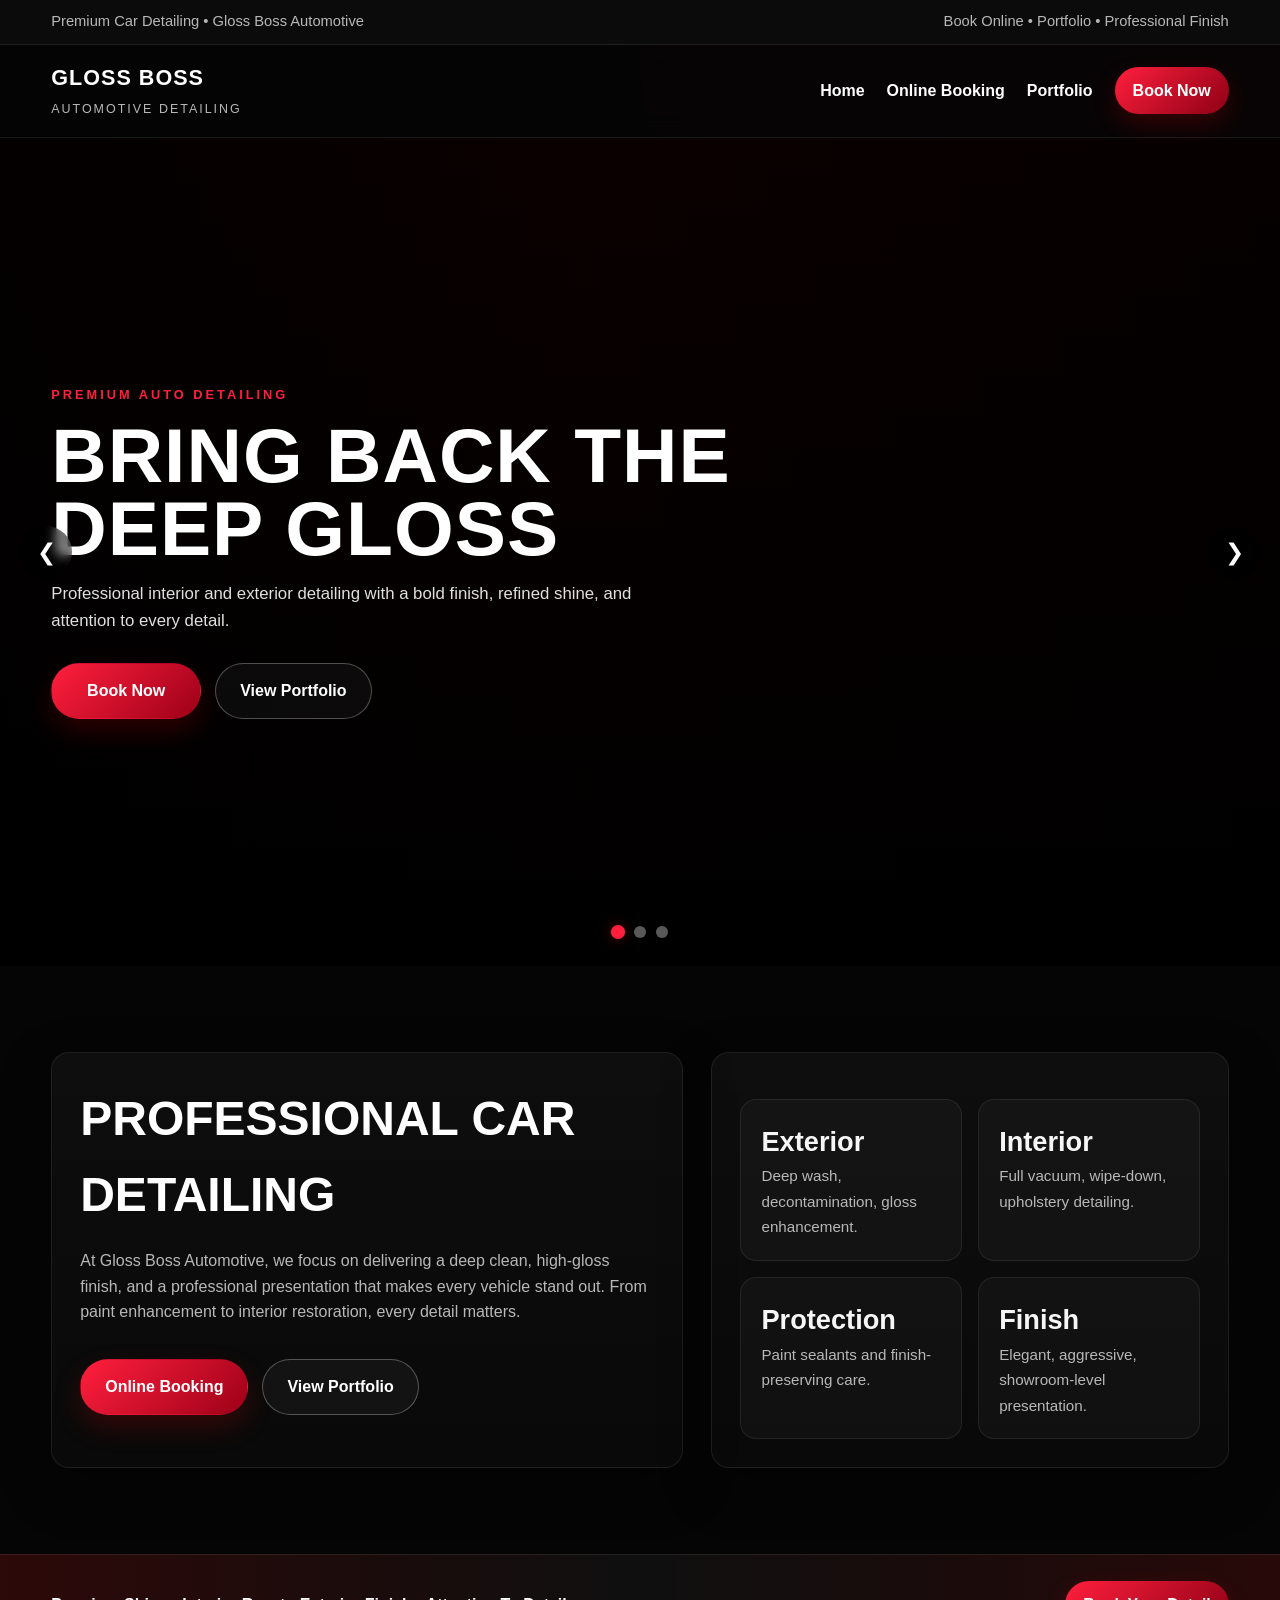
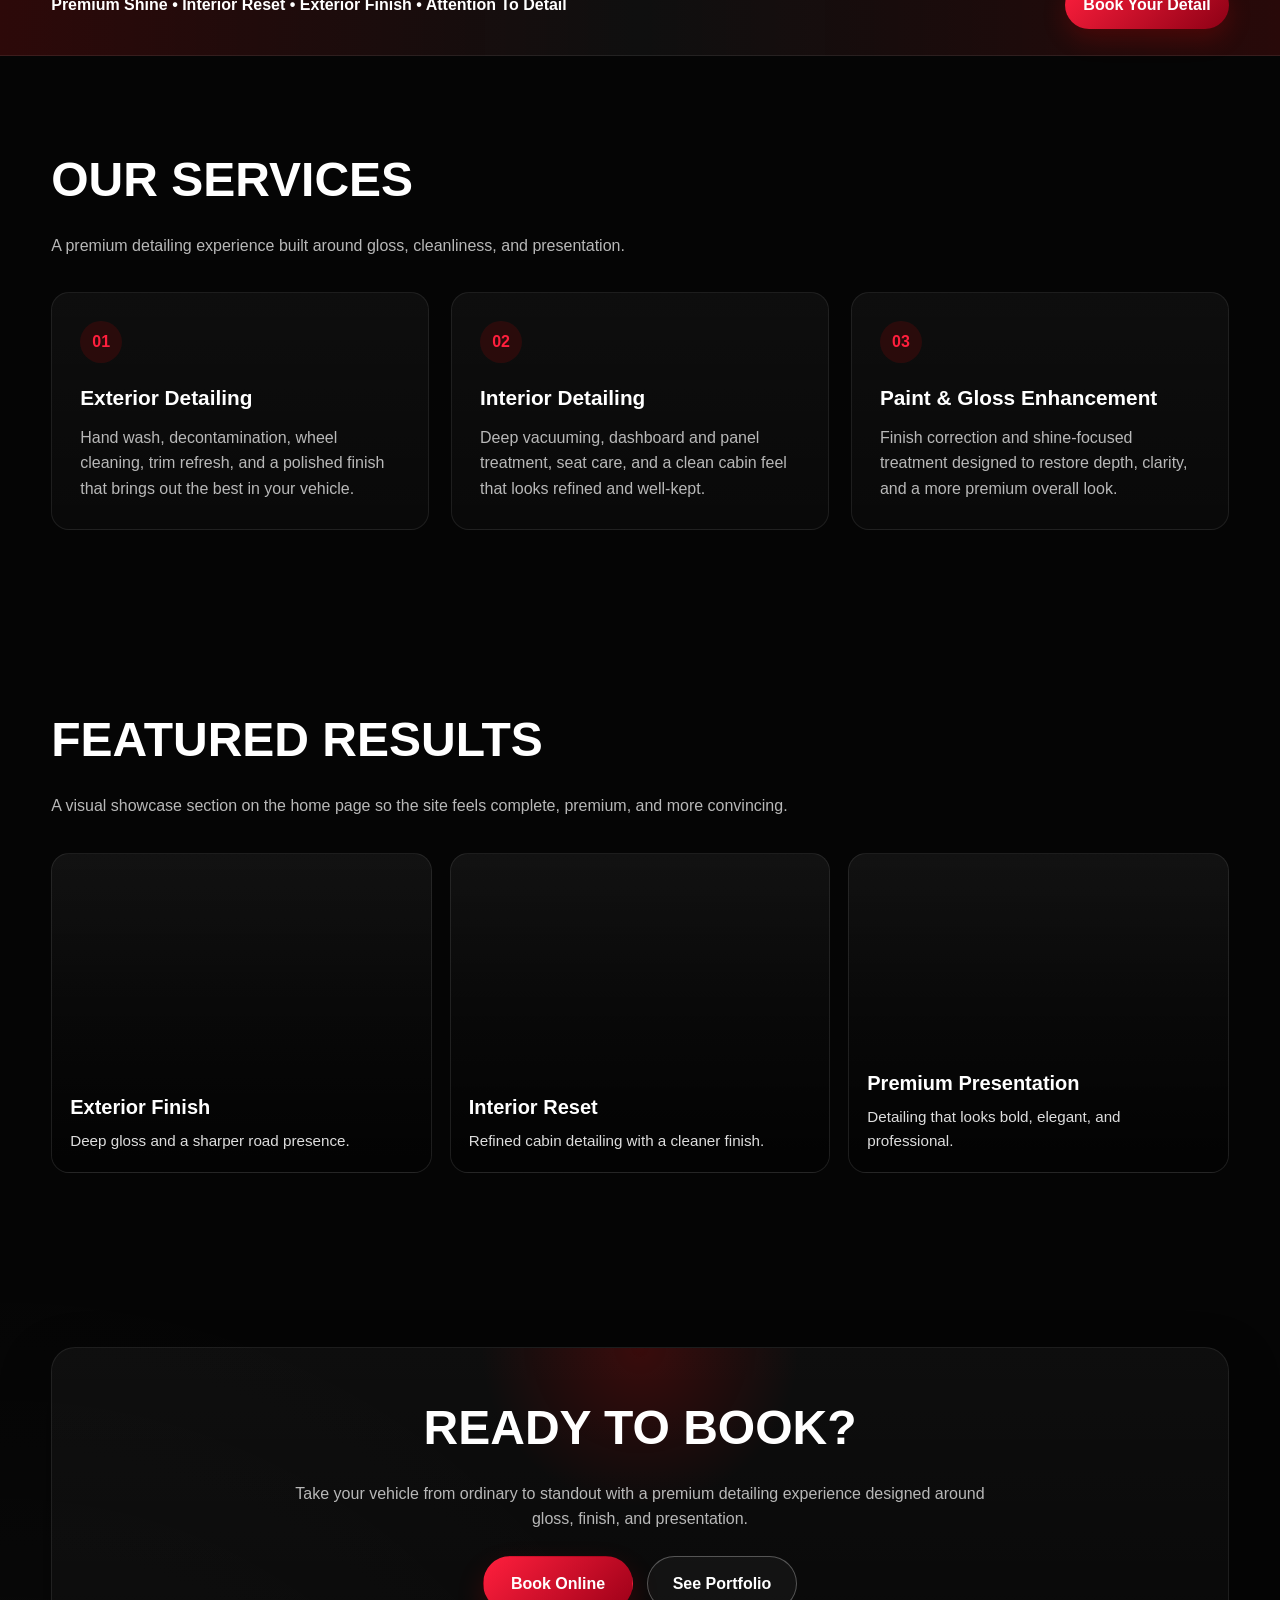
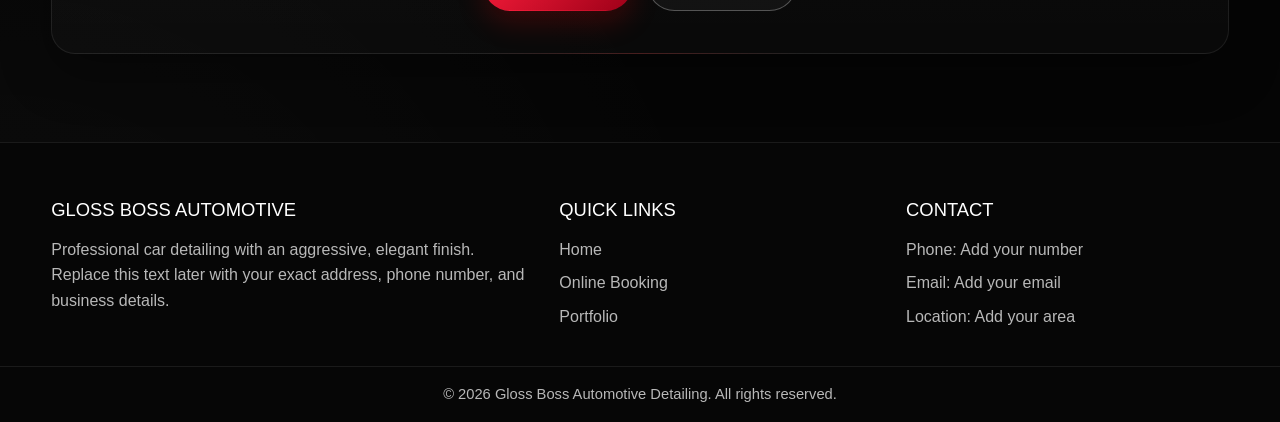
==== index.html @ 352544ed "Rename Index.html to index.html" ====
<!DOCTYPE html>
<html lang="en">
<head>
  <meta charset="UTF-8" />
  <meta name="viewport" content="width=device-width, initial-scale=1.0" />
  <title>Gloss Boss Automotive Detailing</title>
  <meta name="description" content="Professional car detailing with premium interior, exterior, and gloss restoration services." />
  <style>
    :root{
      --bg:#050505;
      --bg2:#0d0d0d;
      --card:#121212;
      --line:rgba(255,255,255,.08);
      --text:#fff;
      --muted:#b8b8b8;
      --red:#d90429;
      --red2:#ff1f3d;
      --white:#f6f6f6;
      --max:1200px;
      --shadow:0 18px 50px rgba(0,0,0,.35);
      --radius:18px;
    }
    *{box-sizing:border-box;margin:0;padding:0}
    html{scroll-behavior:smooth}
    body{
      font-family:-apple-system,BlinkMacSystemFont,"Segoe UI",Roboto,Arial,sans-serif;
      background:
        radial-gradient(circle at top right, rgba(217,4,41,.12), transparent 25%),
        radial-gradient(circle at bottom left, rgba(255,255,255,.03), transparent 20%),
        var(--bg);
      color:var(--text);
      line-height:1.6;
      overflow-x:hidden;
    }
    a{text-decoration:none;color:inherit}
    img{max-width:100%;display:block}
    .container{width:min(92%,var(--max));margin:auto}
    .topbar{
      background:#0b0b0b;
      border-bottom:1px solid var(--line);
      color:var(--muted);
      font-size:.92rem;
    }
    .topbar .container{
      display:flex;justify-content:space-between;gap:16px;flex-wrap:wrap;padding:10px 0;
    }
    header{
      position:sticky;top:0;z-index:1000;
      background:rgba(5,5,5,.85);
      backdrop-filter:blur(12px);
      border-bottom:1px solid var(--line);
    }
    .nav{
      display:flex;justify-content:space-between;align-items:center;padding:16px 0;gap:18px;
    }
    .brand strong{display:block;font-size:1.35rem;letter-spacing:1px;text-transform:uppercase}
    .brand span{font-size:.78rem;color:var(--muted);letter-spacing:2px;text-transform:uppercase}
    .menu{display:flex;gap:22px;align-items:center;flex-wrap:wrap}
    .menu a{font-weight:600}
    .menu a:hover{color:var(--red2)}
    .nav-cta{
      padding:11px 18px;border-radius:999px;background:linear-gradient(135deg,var(--red2),#8d0015);
      color:#fff;font-weight:700;box-shadow:0 10px 24px rgba(255,0,0,.18)
    }

    /* slider */
    .hero-slider{position:relative;height:92vh;min-height:620px;overflow:hidden;background:#000}
    .slide{
      position:absolute;inset:0;opacity:0;transform:scale(1.07);
      transition:opacity .9s ease, transform 1.2s ease;
      background-size:cover;background-position:center;display:flex;align-items:center
    }
    .slide.active{opacity:1;transform:scale(1);z-index:2}
    .overlay{
      position:absolute;inset:0;
      background:
        linear-gradient(90deg, rgba(0,0,0,.84) 0%, rgba(0,0,0,.52) 45%, rgba(0,0,0,.72) 100%),
        linear-gradient(180deg, rgba(120,0,0,.18), rgba(0,0,0,.24));
    }
    .slide-inner{position:relative;z-index:2}
    .slide-content{
      max-width:720px;transform:translateY(24px);opacity:0;transition:.8s ease .2s
    }
    .slide.active .slide-content{transform:translateY(0);opacity:1}
    .eyebrow{
      color:var(--red2);font-size:.8rem;font-weight:800;letter-spacing:3px;text-transform:uppercase;
      margin-bottom:14px
    }
    .slide h1{
      font-size:clamp(2.5rem,6vw,5.4rem);line-height:.95;text-transform:uppercase;letter-spacing:1px;
      margin-bottom:16px
    }
    .slide p{font-size:1.05rem;color:rgba(255,255,255,.88);max-width:620px;margin-bottom:28px}
    .btns{display:flex;gap:14px;flex-wrap:wrap}
    .btn{
      display:inline-flex;align-items:center;justify-content:center;padding:14px 24px;border-radius:999px;
      font-weight:800;min-width:150px;transition:.25s ease;border:1px solid transparent
    }
    .btn-primary{background:linear-gradient(135deg,var(--red2),#9d0018);box-shadow:0 12px 28px rgba(255,0,0,.18)}
    .btn-primary:hover{transform:translateY(-2px)}
    .btn-outline{border-color:rgba(255,255,255,.28);background:rgba(255,255,255,.04)}
    .btn-outline:hover{background:rgba(255,255,255,.1)}
    .slider-arrow{
      position:absolute;top:50%;transform:translateY(-50%);z-index:5;width:52px;height:52px;border:none;
      border-radius:50%;background:rgba(0,0,0,.4);color:#fff;font-size:1.45rem;cursor:pointer;backdrop-filter:blur(6px)
    }
    .slider-arrow:hover{background:rgba(255,0,0,.85)}
    .prev{left:20px}.next{right:20px}
    .slider-dots{
      position:absolute;bottom:28px;left:50%;transform:translateX(-50%);z-index:5;display:flex;gap:10px
    }
    .dot{
      width:12px;height:12px;border:none;border-radius:50%;background:rgba(255,255,255,.35);cursor:pointer
    }
    .dot.active{background:var(--red2);transform:scale(1.18);box-shadow:0 0 12px rgba(255,0,0,.35)}

    .section{padding:86px 0}
    .section-title{font-size:clamp(2rem,4vw,3rem);margin-bottom:14px;text-transform:uppercase}
    .section-sub{max-width:760px;color:var(--muted);margin-bottom:34px}

    .about-grid{display:grid;grid-template-columns:1.1fr .9fr;gap:28px;align-items:stretch}
    .panel{
      background:linear-gradient(180deg, rgba(255,255,255,.04), rgba(255,255,255,.02));
      border:1px solid var(--line);border-radius:var(--radius);padding:28px;box-shadow:var(--shadow)
    }
    .stats{display:grid;grid-template-columns:repeat(2,1fr);gap:16px;margin-top:18px}
    .stat{
      background:rgba(255,255,255,.03);border:1px solid var(--line);border-radius:16px;padding:20px
    }
    .stat strong{display:block;font-size:1.7rem;color:var(--white)}
    .stat span{color:var(--muted);font-size:.95rem}

    .services{
      display:grid;grid-template-columns:repeat(3,1fr);gap:22px
    }
    .service-card{
      background:linear-gradient(180deg, rgba(255,255,255,.04), rgba(255,255,255,.02));
      border:1px solid var(--line);border-radius:18px;padding:28px;transition:.28s ease;
    }
    .service-card:hover{transform:translateY(-6px);border-color:rgba(255,0,0,.25);box-shadow:0 16px 34px rgba(0,0,0,.28)}
    .service-no{
      width:42px;height:42px;border-radius:50%;display:grid;place-items:center;
      background:rgba(255,0,0,.12);color:var(--red2);font-weight:800;margin-bottom:18px
    }
    .service-card h3{font-size:1.3rem;margin-bottom:10px}
    .service-card p{color:var(--muted)}

    .strip{
      background:
        linear-gradient(90deg, rgba(255,0,0,.14), rgba(255,255,255,.02), rgba(255,0,0,.12)),
        #0a0a0a;
      border-top:1px solid var(--line);
      border-bottom:1px solid var(--line);
    }
    .strip .container{
      padding:26px 0;display:flex;justify-content:space-between;gap:18px;align-items:center;flex-wrap:wrap
    }

    .showcase-grid{
      display:grid;grid-template-columns:repeat(3,1fr);gap:18px
    }
    .showcase-item{
      position:relative;min-height:320px;border-radius:18px;overflow:hidden;border:1px solid var(--line);
      background:
        linear-gradient(180deg, rgba(255,255,255,.06), rgba(255,255,255,.02));
    }
    .showcase-bg{
      position:absolute;inset:0;
      background-size:cover;background-position:center;transform:scale(1.02);transition:.45s ease
    }
    .showcase-item:hover .showcase-bg{transform:scale(1.08)}
    .showcase-overlay{
      position:absolute;inset:0;
      background:linear-gradient(180deg, rgba(0,0,0,.05), rgba(0,0,0,.72));
    }
    .showcase-text{
      position:absolute;left:18px;right:18px;bottom:18px;z-index:2
    }
    .showcase-text h4{font-size:1.25rem;margin-bottom:6px}
    .showcase-text p{font-size:.95rem;color:#ddd}

    .cta{
      text-align:center;padding:88px 0
    }
    .cta-box{
      border:1px solid var(--line);border-radius:24px;padding:42px 22px;
      background:
        radial-gradient(circle at top center, rgba(255,0,0,.18), transparent 24%),
        linear-gradient(180deg, rgba(255,255,255,.04), rgba(255,255,255,.02));
      box-shadow:var(--shadow)
    }
    .cta-box p{color:var(--muted);max-width:720px;margin:12px auto 24px}

    footer{
      border-top:1px solid var(--line);background:#060606
    }
    .footer-grid{
      display:grid;grid-template-columns:1.2fr .8fr .8fr;gap:24px;padding:52px 0 28px
    }
    .footer-title{font-size:1.15rem;margin-bottom:12px;text-transform:uppercase}
    .footer-col p,.footer-col a{color:var(--muted)}
    .footer-col a{display:block;margin-bottom:8px}
    .footer-col a:hover{color:var(--white)}
    .copyright{
      border-top:1px solid var(--line);padding:16px 0;color:var(--muted);font-size:.92rem;text-align:center
    }

    .reveal{opacity:0;transform:translateY(24px);transition:.7s ease}
    .reveal.show{opacity:1;transform:none}

    @media (max-width: 980px){
      .about-grid,.services,.footer-grid,.showcase-grid{grid-template-columns:1fr}
      .hero-slider{height:88vh;min-height:560px}
      .menu{display:none}
    }
    @media (max-width: 680px){
      .slide h1{font-size:clamp(2rem,10vw,3.3rem)}
      .slide p{font-size:.96rem}
      .slider-arrow{width:44px;height:44px;font-size:1.15rem}
      .prev{left:12px}.next{right:12px}
      .stats{grid-template-columns:1fr}
      .topbar .container{justify-content:center;text-align:center}
    }
  </style>
</head>
<body>

  <div class="topbar">
    <div class="container">
      <div>Premium Car Detailing • Gloss Boss Automotive</div>
      <div>Book Online • Portfolio • Professional Finish</div>
    </div>
  </div>

  <header>
    <div class="container nav">
      <a href="#" class="brand">
        <strong>Gloss Boss</strong>
        <span>Automotive Detailing</span>
      </a>
      <nav class="menu">
        <a href="#">Home</a>
        <a href="booking.html">Online Booking</a>
        <a href="portfolio.html">Portfolio</a>
        <a class="nav-cta" href="booking.html">Book Now</a>
      </nav>
    </div>
  </header>

  <section class="hero-slider">
    <div class="slide active" style="background-image:url('https://images.unsplash.com/photo-1503376780353-7e6692767b70?auto=format&fit=crop&w=1600&q=80')">
      <div class="overlay"></div>
      <div class="container slide-inner">
        <div class="slide-content">
          <div class="eyebrow">Premium Auto Detailing</div>
          <h1>Bring Back The Deep Gloss</h1>
          <p>Professional interior and exterior detailing with a bold finish, refined shine, and attention to every detail.</p>
          <div class="btns">
            <a href="booking.html" class="btn btn-primary">Book Now</a>
            <a href="portfolio.html" class="btn btn-outline">View Portfolio</a>
          </div>
        </div>
      </div>
    </div>

    <div class="slide" style="background-image:url('https://images.unsplash.com/photo-1542362567-b07e54358753?auto=format&fit=crop&w=1600&q=80')">
      <div class="overlay"></div>
      <div class="container slide-inner">
        <div class="slide-content">
          <div class="eyebrow">Interior • Exterior • Protection</div>
          <h1>Sharp Finish. Clean Presence.</h1>
          <p>Deep cleaning, paint enhancement, and showroom-style presentation tailored for every vehicle.</p>
          <div class="btns">
            <a href="booking.html" class="btn btn-primary">Reserve Your Slot</a>
            <a href="portfolio.html" class="btn btn-outline">See Results</a>
          </div>
        </div>
      </div>
    </div>

    <div class="slide" style="background-image:url('https://images.unsplash.com/photo-1492144534655-ae79c964c9d7?auto=format&fit=crop&w=1600&q=80')">
      <div class="overlay"></div>
      <div class="container slide-inner">
        <div class="slide-content">
          <div class="eyebrow">Gloss Boss Automotive</div>
          <h1>Detailing That Demands Attention</h1>
          <p>Elegant, aggressive, and professional detailing crafted to make your car stand out on every road.</p>
          <div class="btns">
            <a href="booking.html" class="btn btn-primary">Online Booking</a>
            <a href="portfolio.html" class="btn btn-outline">Our Work</a>
          </div>
        </div>
      </div>
    </div>

    <button class="slider-arrow prev" aria-label="Previous slide">&#10094;</button>
    <button class="slider-arrow next" aria-label="Next slide">&#10095;</button>

    <div class="slider-dots">
      <button class="dot active" aria-label="Slide 1"></button>
      <button class="dot" aria-label="Slide 2"></button>
      <button class="dot" aria-label="Slide 3"></button>
    </div>
  </section>

  <section class="section">
    <div class="container about-grid reveal">
      <div class="panel">
        <h2 class="section-title">Professional Car Detailing</h2>
        <p class="section-sub">At Gloss Boss Automotive, we focus on delivering a deep clean, high-gloss finish, and a professional presentation that makes every vehicle stand out. From paint enhancement to interior restoration, every detail matters.</p>
        <div class="btns">
          <a href="booking.html" class="btn btn-primary">Online Booking</a>
          <a href="portfolio.html" class="btn btn-outline">View Portfolio</a>
        </div>
      </div>
      <div class="panel">
        <div class="stats">
          <div class="stat">
            <strong>Exterior</strong>
            <span>Deep wash, decontamination, gloss enhancement.</span>
          </div>
          <div class="stat">
            <strong>Interior</strong>
            <span>Full vacuum, wipe-down, upholstery detailing.</span>
          </div>
          <div class="stat">
            <strong>Protection</strong>
            <span>Paint sealants and finish-preserving care.</span>
          </div>
          <div class="stat">
            <strong>Finish</strong>
            <span>Elegant, aggressive, showroom-level presentation.</span>
          </div>
        </div>
      </div>
    </div>
  </section>

  <div class="strip">
    <div class="container">
      <strong>Premium Shine • Interior Reset • Exterior Finish • Attention To Detail</strong>
      <a class="nav-cta" href="booking.html">Book Your Detail</a>
    </div>
  </div>

  <section class="section">
    <div class="container">
      <div class="reveal">
        <h2 class="section-title">Our Services</h2>
        <p class="section-sub">A premium detailing experience built around gloss, cleanliness, and presentation.</p>
      </div>
      <div class="services">
        <div class="service-card reveal">
          <div class="service-no">01</div>
          <h3>Exterior Detailing</h3>
          <p>Hand wash, decontamination, wheel cleaning, trim refresh, and a polished finish that brings out the best in your vehicle.</p>
        </div>
        <div class="service-card reveal">
          <div class="service-no">02</div>
          <h3>Interior Detailing</h3>
          <p>Deep vacuuming, dashboard and panel treatment, seat care, and a clean cabin feel that looks refined and well-kept.</p>
        </div>
        <div class="service-card reveal">
          <div class="service-no">03</div>
          <h3>Paint & Gloss Enhancement</h3>
          <p>Finish correction and shine-focused treatment designed to restore depth, clarity, and a more premium overall look.</p>
        </div>
      </div>
    </div>
  </section>

  <section class="section">
    <div class="container">
      <div class="reveal">
        <h2 class="section-title">Featured Results</h2>
        <p class="section-sub">A visual showcase section on the home page so the site feels complete, premium, and more convincing.</p>
      </div>

      <div class="showcase-grid">
        <a href="portfolio.html" class="showcase-item reveal">
          <div class="showcase-bg" style="background-image:url('https://images.unsplash.com/photo-1494976388531-d1058494cdd8?auto=format&fit=crop&w=1200&q=80')"></div>
          <div class="showcase-overlay"></div>
          <div class="showcase-text">
            <h4>Exterior Finish</h4>
            <p>Deep gloss and a sharper road presence.</p>
          </div>
        </a>
        <a href="portfolio.html" class="showcase-item reveal">
          <div class="showcase-bg" style="background-image:url('https://images.unsplash.com/photo-1489824904134-891ab64532f1?auto=format&fit=crop&w=1200&q=80')"></div>
          <div class="showcase-overlay"></div>
          <div class="showcase-text">
            <h4>Interior Reset</h4>
            <p>Refined cabin detailing with a cleaner finish.</p>
          </div>
        </a>
        <a href="portfolio.html" class="showcase-item reveal">
          <div class="showcase-bg" style="background-image:url('https://images.unsplash.com/photo-1511919884226-fd3cad34687c?auto=format&fit=crop&w=1200&q=80')"></div>
          <div class="showcase-overlay"></div>
          <div class="showcase-text">
            <h4>Premium Presentation</h4>
            <p>Detailing that looks bold, elegant, and professional.</p>
          </div>
        </a>
      </div>
    </div>
  </section>

  <section class="cta">
    <div class="container">
      <div class="cta-box reveal">
        <h2 class="section-title">Ready To Book?</h2>
        <p>Take your vehicle from ordinary to standout with a premium detailing experience designed around gloss, finish, and presentation.</p>
        <div class="btns" style="justify-content:center">
          <a href="booking.html" class="btn btn-primary">Book Online</a>
          <a href="portfolio.html" class="btn btn-outline">See Portfolio</a>
        </div>
      </div>
    </div>
  </section>

  <footer>
    <div class="container footer-grid">
      <div class="footer-col">
        <div class="footer-title">Gloss Boss Automotive</div>
        <p>Professional car detailing with an aggressive, elegant finish. Replace this text later with your exact address, phone number, and business details.</p>
      </div>
      <div class="footer-col">
        <div class="footer-title">Quick Links</div>
        <a href="#">Home</a>
        <a href="booking.html">Online Booking</a>
        <a href="portfolio.html">Portfolio</a>
      </div>
      <div class="footer-col">
        <div class="footer-title">Contact</div>
        <a href="#">Phone: Add your number</a>
        <a href="#">Email: Add your email</a>
        <a href="#">Location: Add your area</a>
      </div>
    </div>
    <div class="copyright">© 2026 Gloss Boss Automotive Detailing. All rights reserved.</div>
  </footer>

  <script>
    const slides = document.querySelectorAll('.slide');
    const dots = document.querySelectorAll('.dot');
    const nextBtn = document.querySelector('.next');
    const prevBtn = document.querySelector('.prev');
    let current = 0;
    let timer;

    function showSlide(i){
      slides.forEach((s, idx) => s.classList.toggle('active', idx === i));
      dots.forEach((d, idx) => d.classList.toggle('active', idx === i));
      current = i;
    }
    function nextSlide(){
      let i = current + 1;
      if(i >= slides.length) i = 0;
      showSlide(i);
    }
    function prevSlide(){
      let i = current - 1;
      if(i < 0) i = slides.length - 1;
      showSlide(i);
    }
    function startSlider(){ timer = setInterval(nextSlide, 5000); }
    function resetSlider(){ clearInterval(timer); startSlider(); }

    nextBtn.addEventListener('click', () => { nextSlide(); resetSlider(); });
    prevBtn.addEventListener('click', () => { prevSlide(); resetSlider(); });
    dots.forEach((dot, i) => dot.addEventListener('click', () => { showSlide(i); resetSlider(); }));
    startSlider();

    const observer = new IntersectionObserver((entries) => {
      entries.forEach(entry => {
        if(entry.isIntersecting) entry.target.classList.add('show');
      });
    }, { threshold: 0.15 });

    document.querySelectorAll('.reveal').forEach(el => observer.observe(el));
  </script>
</body>
</html>
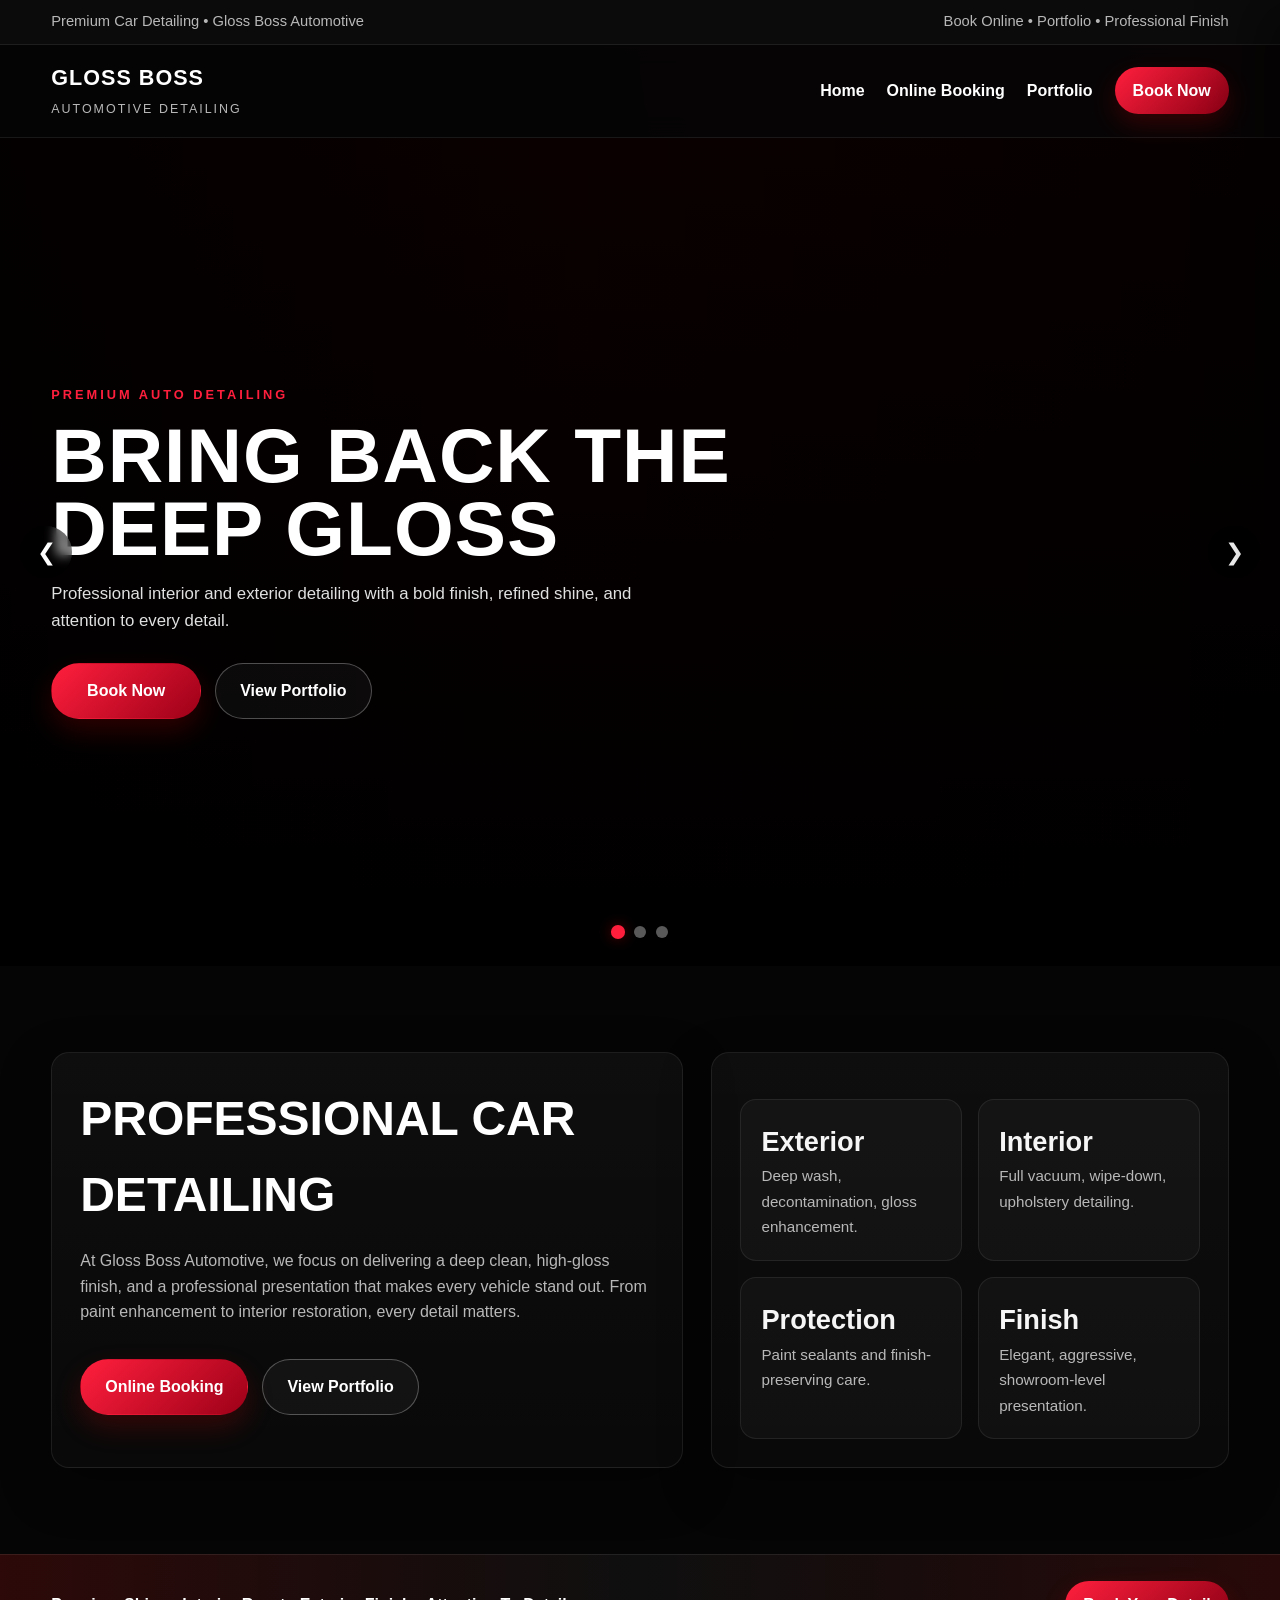
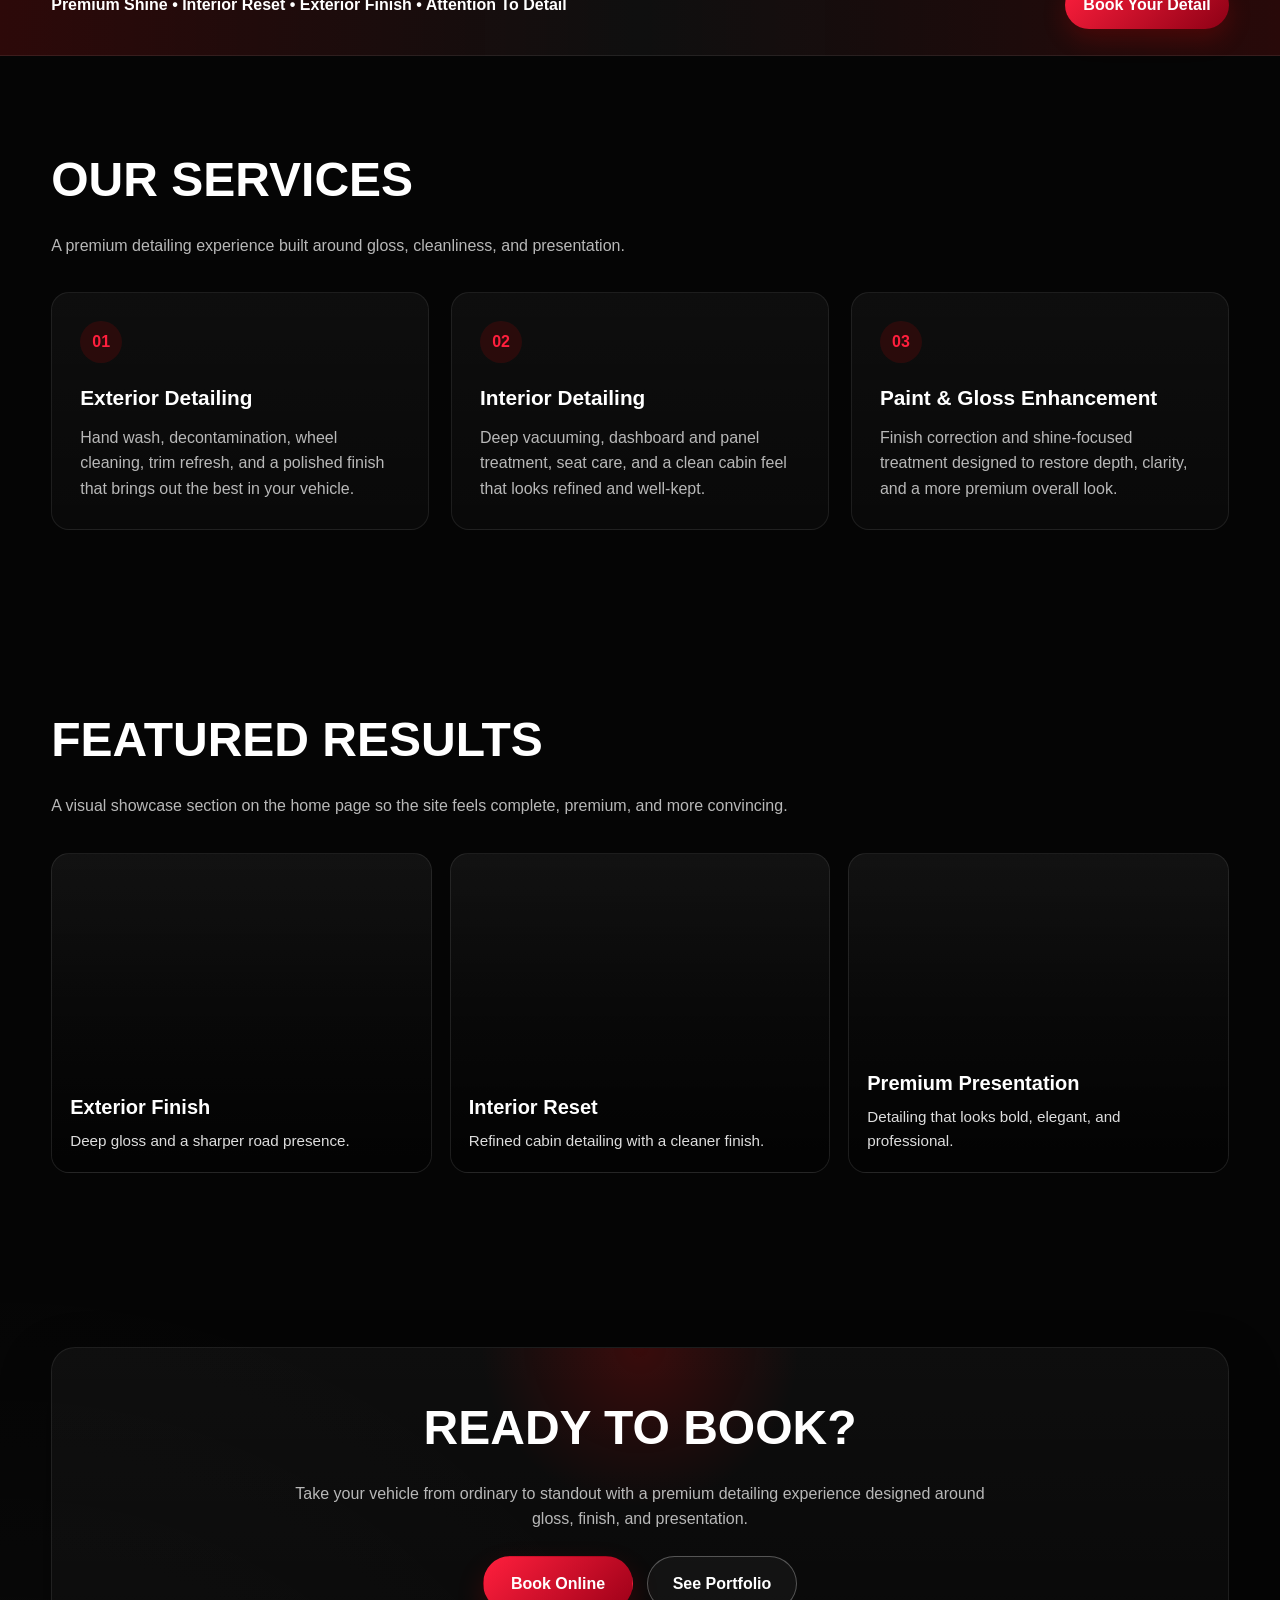
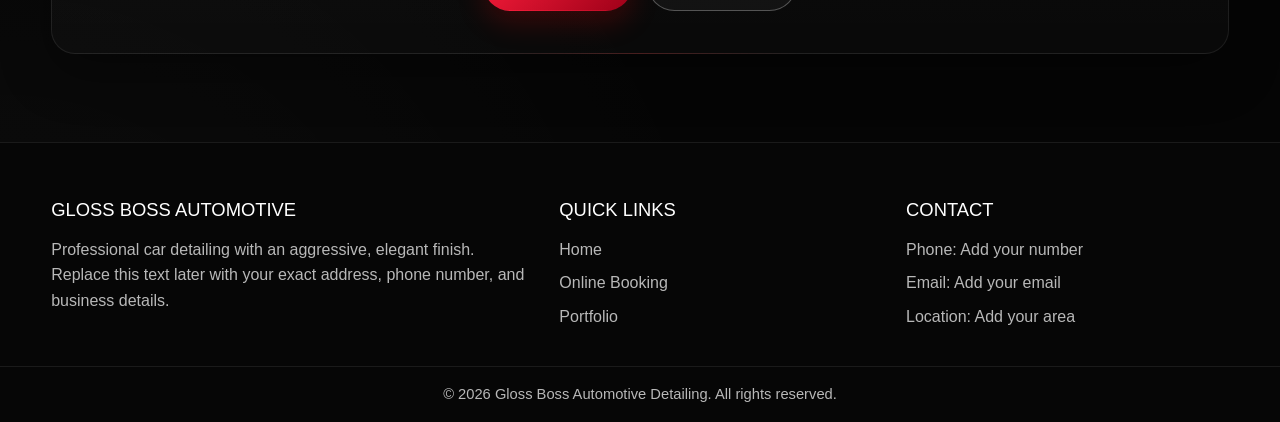
==== commit facb9f3f: "Rename index.html.html to index.html" ====
--- a/index.html
+++ b/index.html
@@ -32,6 +32,7 @@
       line-height:1.6;
       overflow-x:hidden;
     }
+    body.menu-open{overflow:hidden}
     a{text-decoration:none;color:inherit}
     img{max-width:100%;display:block}
     .container{width:min(92%,var(--max));margin:auto}
@@ -55,12 +56,134 @@
     }
     .brand strong{display:block;font-size:1.35rem;letter-spacing:1px;text-transform:uppercase}
     .brand span{font-size:.78rem;color:var(--muted);letter-spacing:2px;text-transform:uppercase}
-    .menu{display:flex;gap:22px;align-items:center;flex-wrap:wrap}
+
+    .menu{
+      display:flex;gap:22px;align-items:center;flex-wrap:wrap
+    }
     .menu a{font-weight:600}
     .menu a:hover{color:var(--red2)}
     .nav-cta{
       padding:11px 18px;border-radius:999px;background:linear-gradient(135deg,var(--red2),#8d0015);
       color:#fff;font-weight:700;box-shadow:0 10px 24px rgba(255,0,0,.18)
+    }
+
+    .menu-toggle{
+      display:none;
+      width:48px;
+      height:48px;
+      border:1px solid var(--line);
+      border-radius:14px;
+      background:rgba(255,255,255,.03);
+      color:#fff;
+      align-items:center;
+      justify-content:center;
+      position:relative;
+      cursor:pointer;
+      transition:.25s ease;
+    }
+    .menu-toggle:hover{
+      border-color:rgba(255,0,0,.22);
+      background:rgba(255,255,255,.05);
+    }
+    .menu-toggle span,
+    .menu-toggle::before,
+    .menu-toggle::after{
+      content:"";
+      position:absolute;
+      width:20px;
+      height:2px;
+      border-radius:999px;
+      background:#fff;
+      transition:.28s ease;
+    }
+    .menu-toggle::before{transform:translateY(-7px)}
+    .menu-toggle::after{transform:translateY(7px)}
+    .menu-toggle.active span{opacity:0}
+    .menu-toggle.active::before{transform:rotate(45deg)}
+    .menu-toggle.active::after{transform:rotate(-45deg)}
+
+    .menu-backdrop{
+      position:fixed;
+      inset:0;
+      background:rgba(0,0,0,.62);
+      backdrop-filter:blur(4px);
+      z-index:1100;
+      opacity:0;
+      pointer-events:none;
+      transition:opacity .3s ease;
+    }
+    .menu-backdrop.show{
+      opacity:1;
+      pointer-events:auto;
+    }
+
+    .mobile-menu{
+      position:fixed;
+      top:0;
+      right:0;
+      width:min(84vw,360px);
+      height:100vh;
+      z-index:1200;
+      background:
+        radial-gradient(circle at top right, rgba(255,0,0,.12), transparent 25%),
+        linear-gradient(180deg, rgba(18,18,18,.98), rgba(5,5,5,.99));
+      border-left:1px solid rgba(255,255,255,.08);
+      box-shadow:-24px 0 54px rgba(0,0,0,.42);
+      transform:translateX(100%);
+      transition:transform .35s ease;
+      padding:88px 22px 28px;
+      display:flex;
+      flex-direction:column;
+      gap:14px;
+      overflow-y:auto;
+    }
+    .mobile-menu.open{transform:translateX(0)}
+    .mobile-menu-close{
+      position:absolute;
+      top:18px;
+      right:18px;
+      width:44px;
+      height:44px;
+      border:none;
+      border-radius:12px;
+      background:rgba(255,255,255,.05);
+      color:#fff;
+      font-size:1.5rem;
+      cursor:pointer;
+    }
+    .mobile-menu-brand{
+      padding-bottom:8px;
+      margin-bottom:6px;
+      border-bottom:1px solid rgba(255,255,255,.08);
+    }
+    .mobile-menu-brand strong{
+      display:block;
+      font-size:1.2rem;
+      text-transform:uppercase;
+      letter-spacing:1px;
+    }
+    .mobile-menu-brand span{
+      font-size:.78rem;
+      color:var(--muted);
+      letter-spacing:2px;
+      text-transform:uppercase;
+    }
+    .mobile-link{
+      padding:16px 14px;
+      border:1px solid rgba(255,255,255,.08);
+      border-radius:14px;
+      background:rgba(255,255,255,.03);
+      font-weight:700;
+      transition:.25s ease;
+    }
+    .mobile-link:hover{
+      border-color:rgba(255,0,0,.24);
+      transform:translateX(-2px);
+    }
+    .mobile-menu .nav-cta{
+      text-align:center;
+      margin-top:8px;
+      border:none;
     }
 
     /* slider */
@@ -212,6 +335,7 @@
       .about-grid,.services,.footer-grid,.showcase-grid{grid-template-columns:1fr}
       .hero-slider{height:88vh;min-height:560px}
       .menu{display:none}
+      .menu-toggle{display:flex}
     }
     @media (max-width: 680px){
       .slide h1{font-size:clamp(2rem,10vw,3.3rem)}
@@ -220,6 +344,9 @@
       .prev{left:12px}.next{right:12px}
       .stats{grid-template-columns:1fr}
       .topbar .container{justify-content:center;text-align:center}
+      .btns{gap:12px}
+      .btn{width:100%}
+      .mobile-menu{width:min(88vw,340px)}
     }
   </style>
 </head>
@@ -238,14 +365,33 @@
         <strong>Gloss Boss</strong>
         <span>Automotive Detailing</span>
       </a>
+
       <nav class="menu">
         <a href="#">Home</a>
         <a href="booking.html">Online Booking</a>
         <a href="portfolio.html">Portfolio</a>
         <a class="nav-cta" href="booking.html">Book Now</a>
       </nav>
+
+      <button class="menu-toggle" aria-label="Open menu" aria-expanded="false" aria-controls="mobileMenu">
+        <span></span>
+      </button>
     </div>
   </header>
+
+  <div class="menu-backdrop"></div>
+
+  <aside class="mobile-menu" id="mobileMenu" aria-hidden="true">
+    <button class="mobile-menu-close" aria-label="Close menu">&times;</button>
+    <div class="mobile-menu-brand">
+      <strong>Gloss Boss</strong>
+      <span>Automotive Detailing</span>
+    </div>
+    <a class="mobile-link" href="#">Home</a>
+    <a class="mobile-link" href="booking.html">Online Booking</a>
+    <a class="mobile-link" href="portfolio.html">Portfolio</a>
+    <a class="nav-cta" href="booking.html">Book Now</a>
+  </aside>
 
   <section class="hero-slider">
     <div class="slide active" style="background-image:url('https://images.unsplash.com/photo-1503376780353-7e6692767b70?auto=format&fit=crop&w=1600&q=80')">
@@ -478,6 +624,43 @@
     }, { threshold: 0.15 });
 
     document.querySelectorAll('.reveal').forEach(el => observer.observe(el));
+
+    const menuToggle = document.querySelector('.menu-toggle');
+    const mobileMenu = document.querySelector('.mobile-menu');
+    const menuBackdrop = document.querySelector('.menu-backdrop');
+    const mobileClose = document.querySelector('.mobile-menu-close');
+    const mobileLinks = document.querySelectorAll('.mobile-menu a');
+
+    function openMenu(){
+      mobileMenu.classList.add('open');
+      menuBackdrop.classList.add('show');
+      menuToggle.classList.add('active');
+      menuToggle.setAttribute('aria-expanded', 'true');
+      mobileMenu.setAttribute('aria-hidden', 'false');
+      document.body.classList.add('menu-open');
+    }
+
+    function closeMenu(){
+      mobileMenu.classList.remove('open');
+      menuBackdrop.classList.remove('show');
+      menuToggle.classList.remove('active');
+      menuToggle.setAttribute('aria-expanded', 'false');
+      mobileMenu.setAttribute('aria-hidden', 'true');
+      document.body.classList.remove('menu-open');
+    }
+
+    menuToggle.addEventListener('click', () => {
+      if(mobileMenu.classList.contains('open')) closeMenu();
+      else openMenu();
+    });
+
+    mobileClose.addEventListener('click', closeMenu);
+    menuBackdrop.addEventListener('click', closeMenu);
+    mobileLinks.forEach(link => link.addEventListener('click', closeMenu));
+
+    window.addEventListener('keydown', (e) => {
+      if(e.key === 'Escape') closeMenu();
+    });
   </script>
 </body>
 </html>
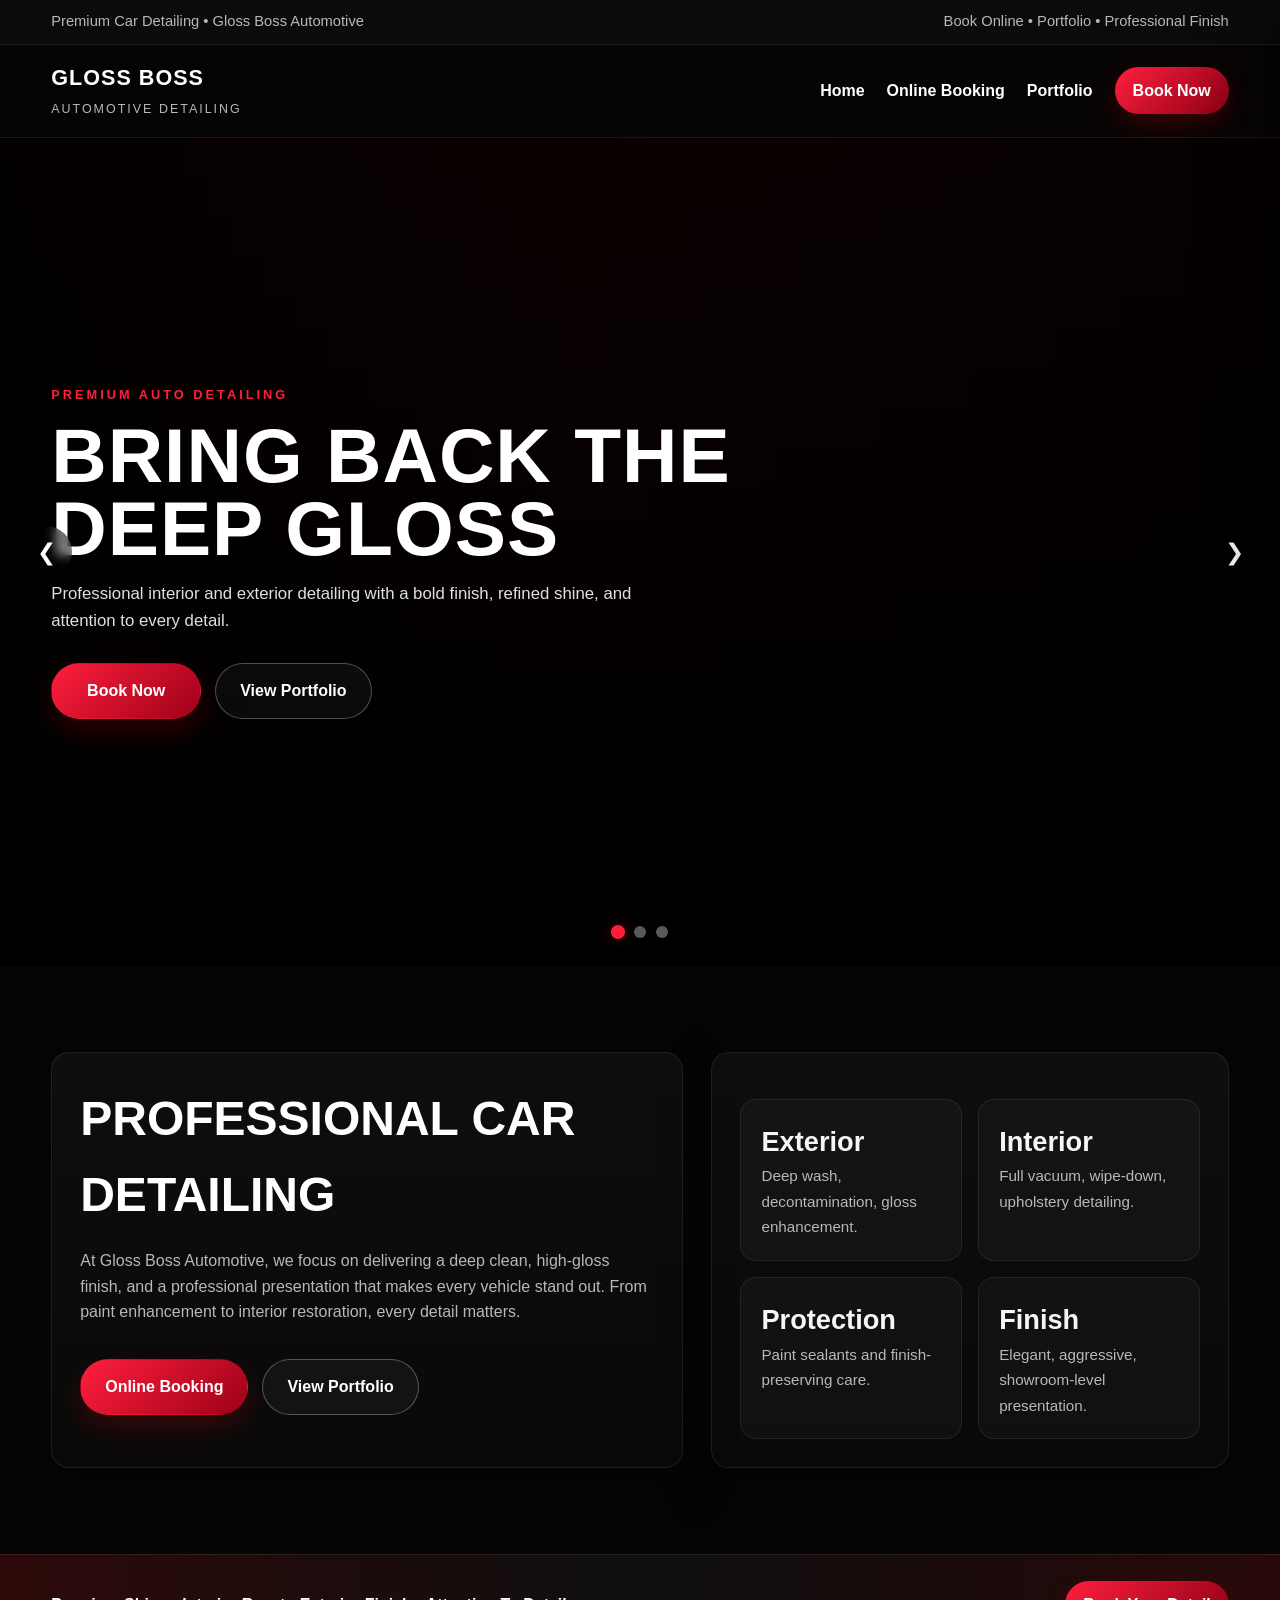
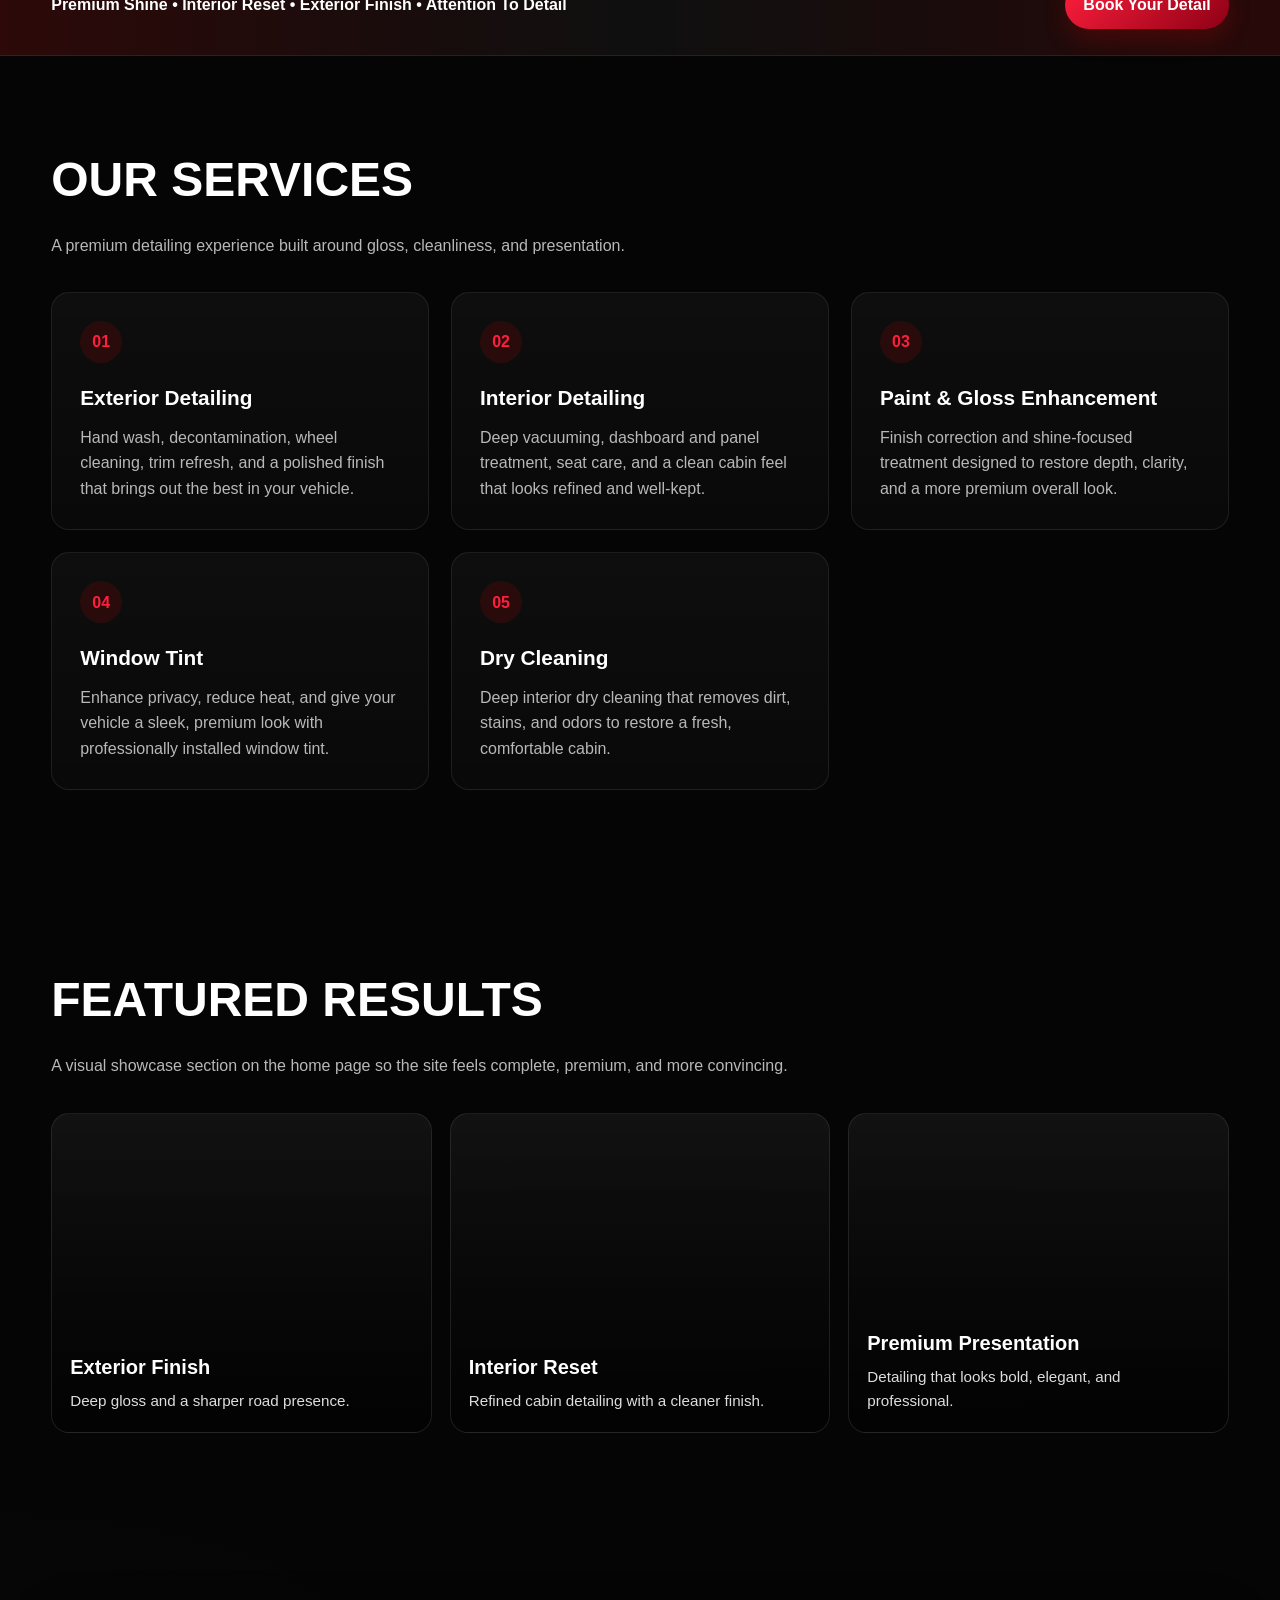
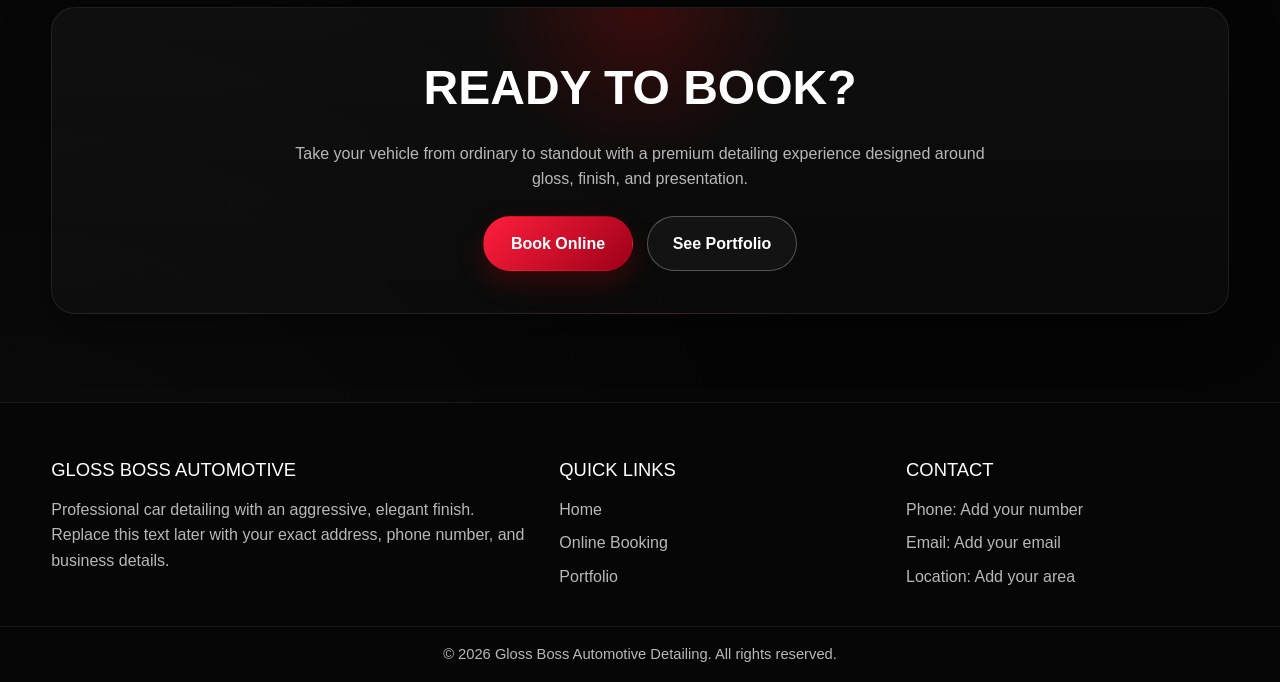
==== commit 7849193d: "Add files via upload" ====
--- a/index.html
+++ b/index.html
@@ -511,6 +511,17 @@
           <h3>Paint & Gloss Enhancement</h3>
           <p>Finish correction and shine-focused treatment designed to restore depth, clarity, and a more premium overall look.</p>
         </div>
+     
+      <div class="service-card reveal">
+          <div class="service-no">04</div>
+          <h3>Window Tint</h3>
+          <p>Enhance privacy, reduce heat, and give your vehicle a sleek, premium look with professionally installed window tint.</p>
+        </div>
+ <div class="service-card reveal">
+          <div class="service-no">05</div>
+          <h3>Dry Cleaning</h3>
+          <p>Deep interior dry cleaning that removes dirt, stains, and odors to restore a fresh, comfortable cabin.</p>
+        </div>
       </div>
     </div>
   </section>
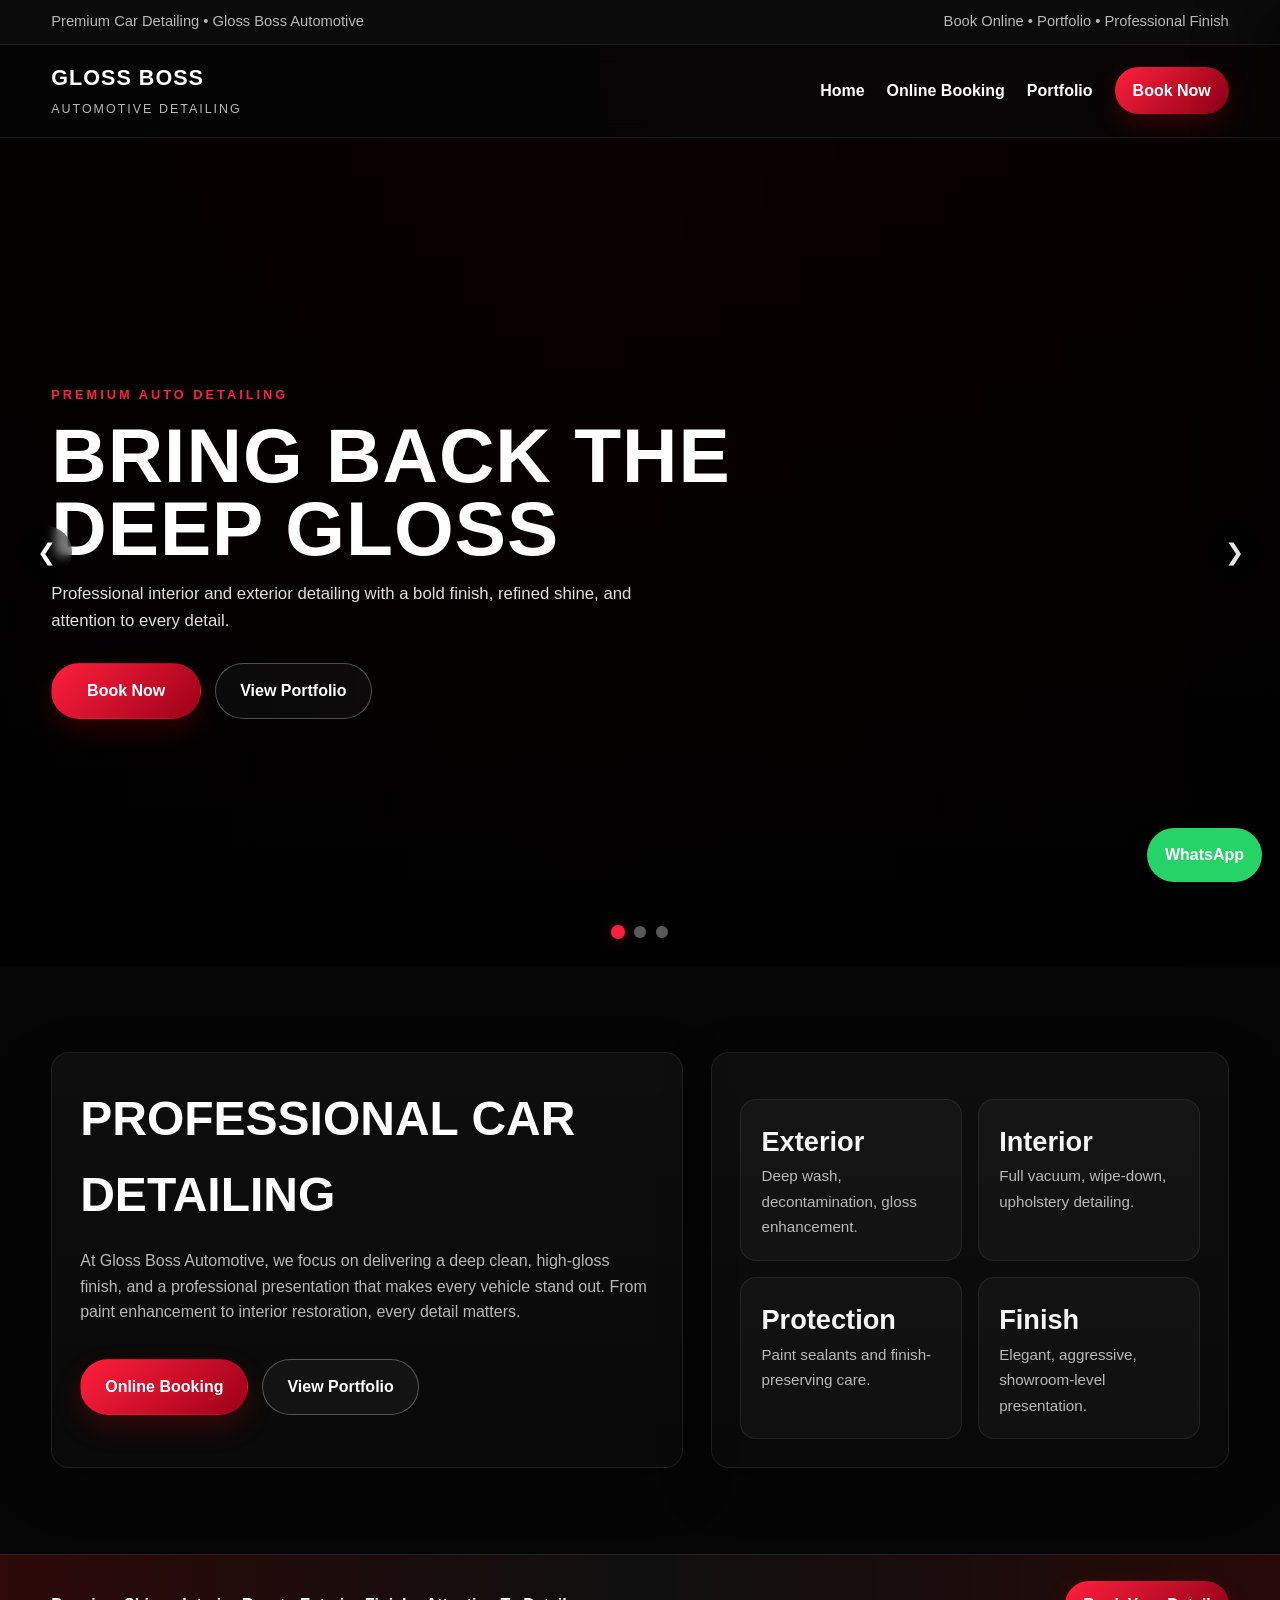
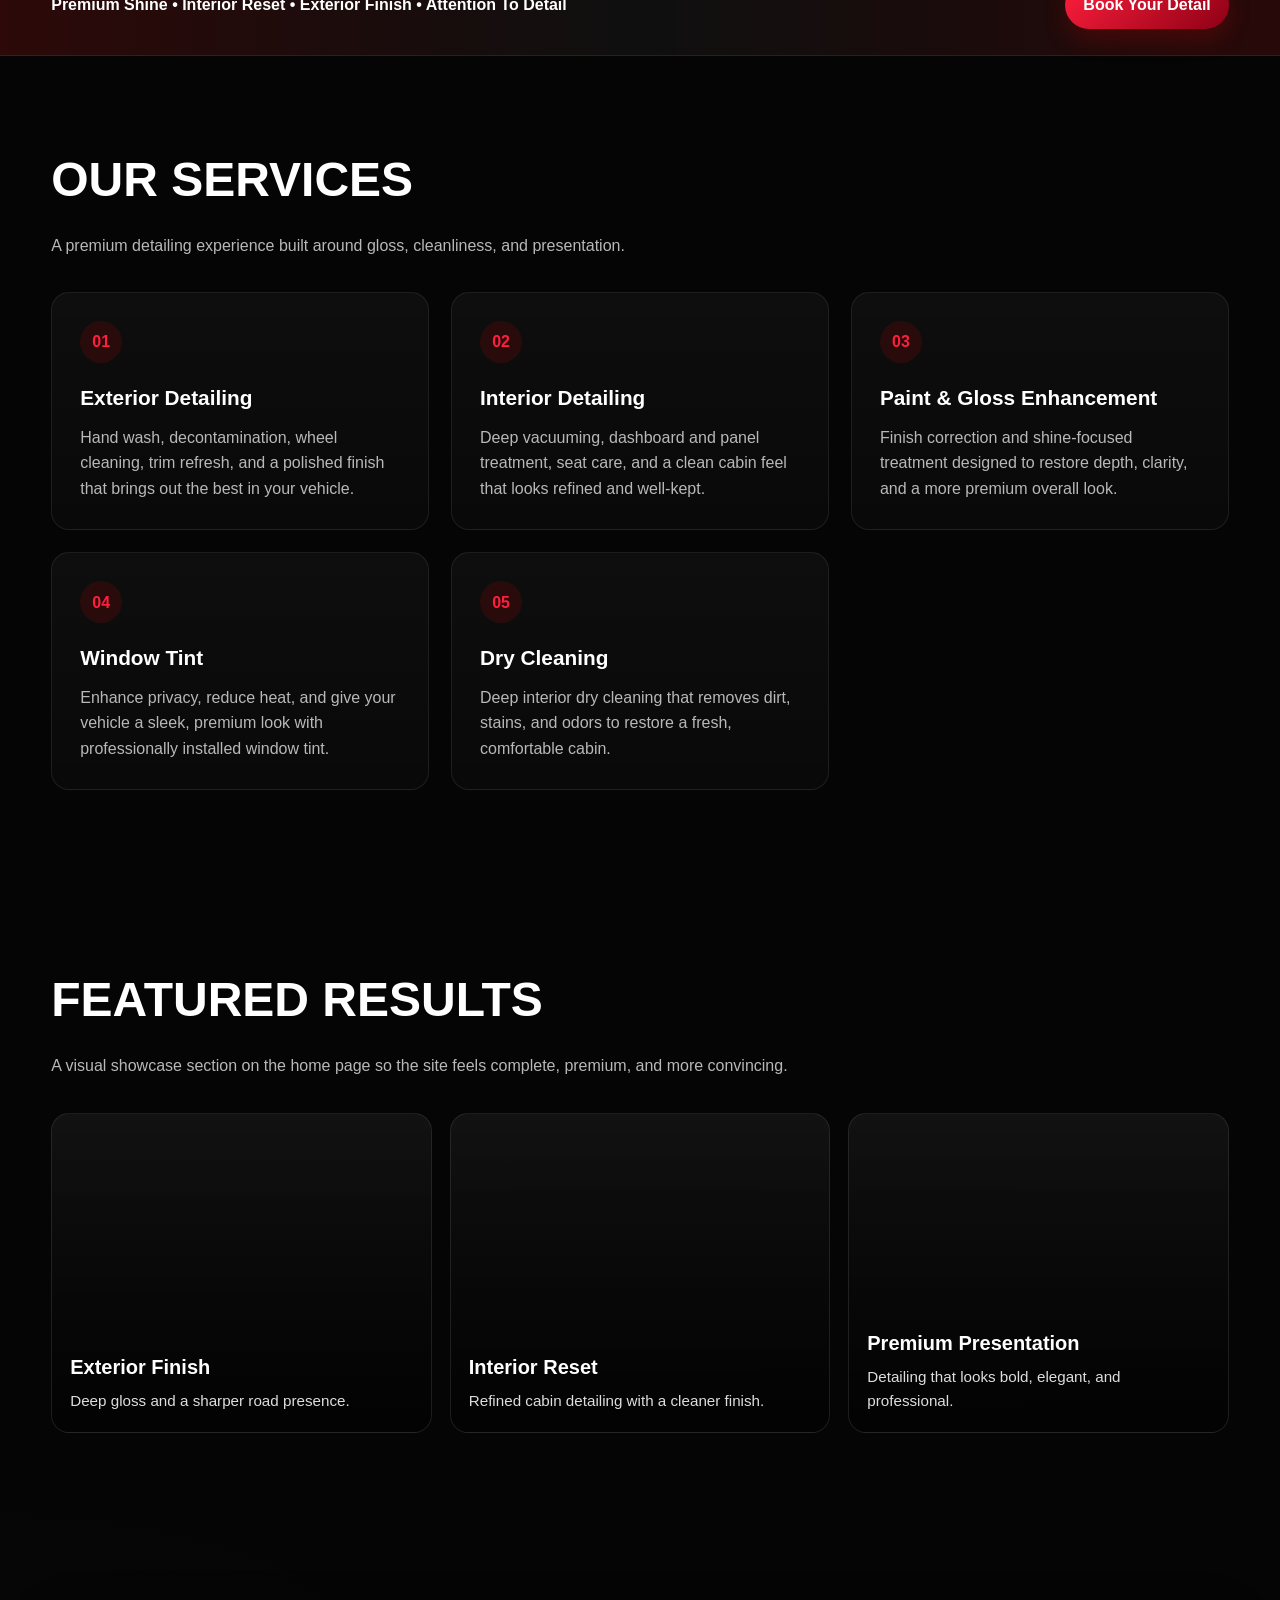
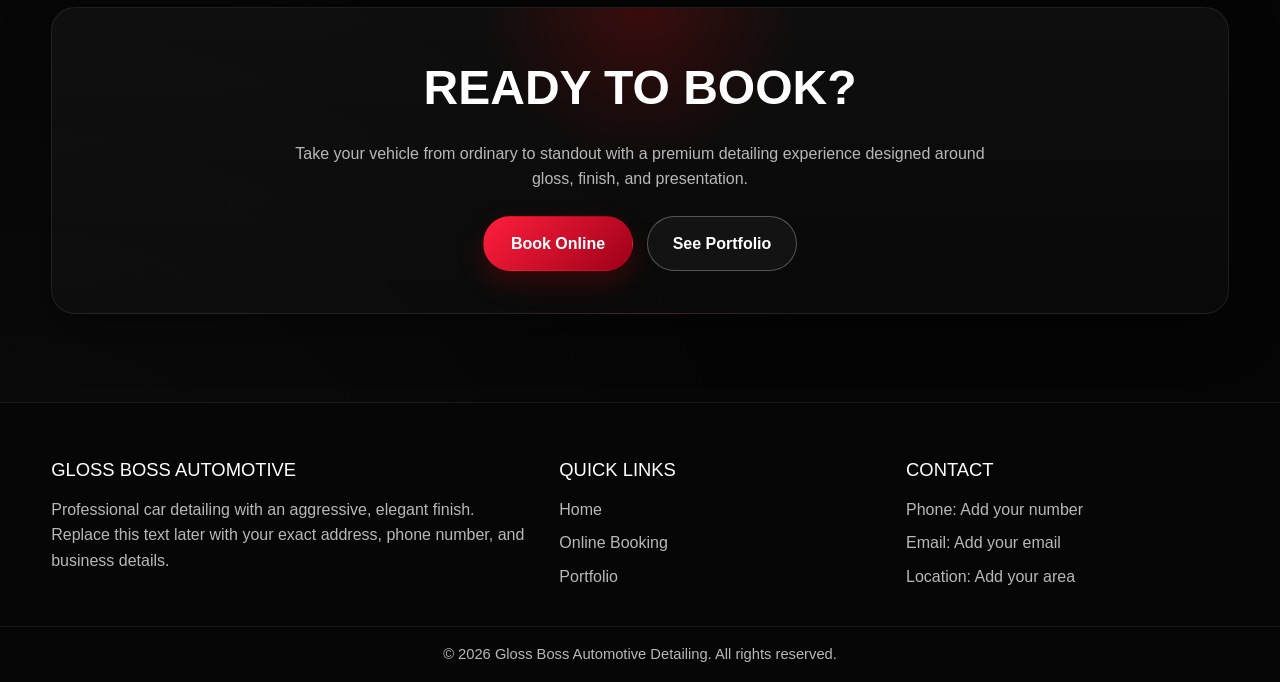
==== commit 3ed54684: "Add files via upload" ====
--- a/index.html
+++ b/index.html
@@ -348,6 +348,19 @@
       .btn{width:100%}
       .mobile-menu{width:min(88vw,340px)}
     }
+
+.whatsapp-float{
+position:fixed;
+right:18px;
+bottom:18px;
+z-index:9999;
+padding:14px 18px;
+border-radius:999px;
+background:#25D366;
+color:#fff;
+font-weight:800;
+box-shadow:0 12px 24px rgba(0,0,0,.25);
+}
   </style>
 </head>
 <body>
@@ -562,6 +575,8 @@
     </div>
   </section>
 
+
+
   <section class="cta">
     <div class="container">
       <div class="cta-box reveal">
@@ -575,6 +590,9 @@
     </div>
   </section>
 
+<a href="https://wa.me/918195000929?text=Hi%20Gloss%20Boss%2C%20I%20want%20to%20book%20a%20service." class="whatsapp-float">WhatsApp</a>
+
+
   <footer>
     <div class="container footer-grid">
       <div class="footer-col">
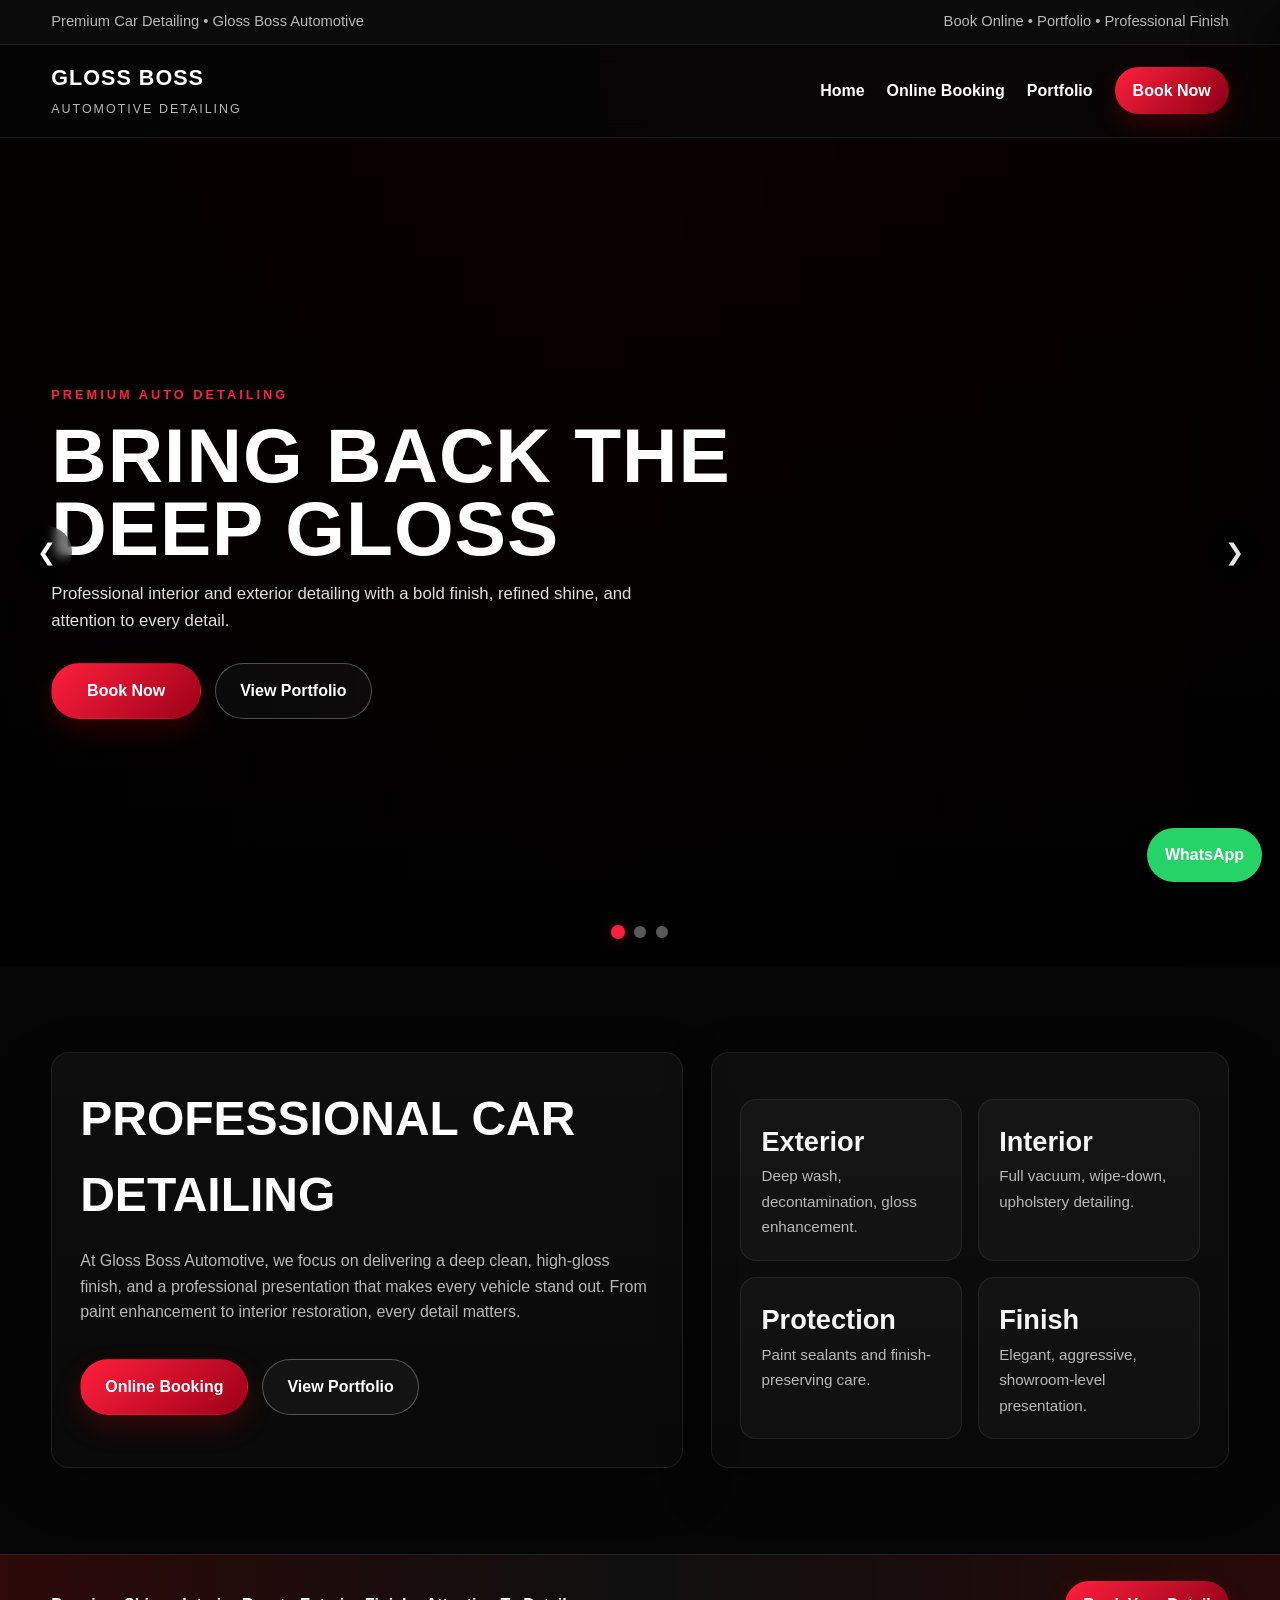
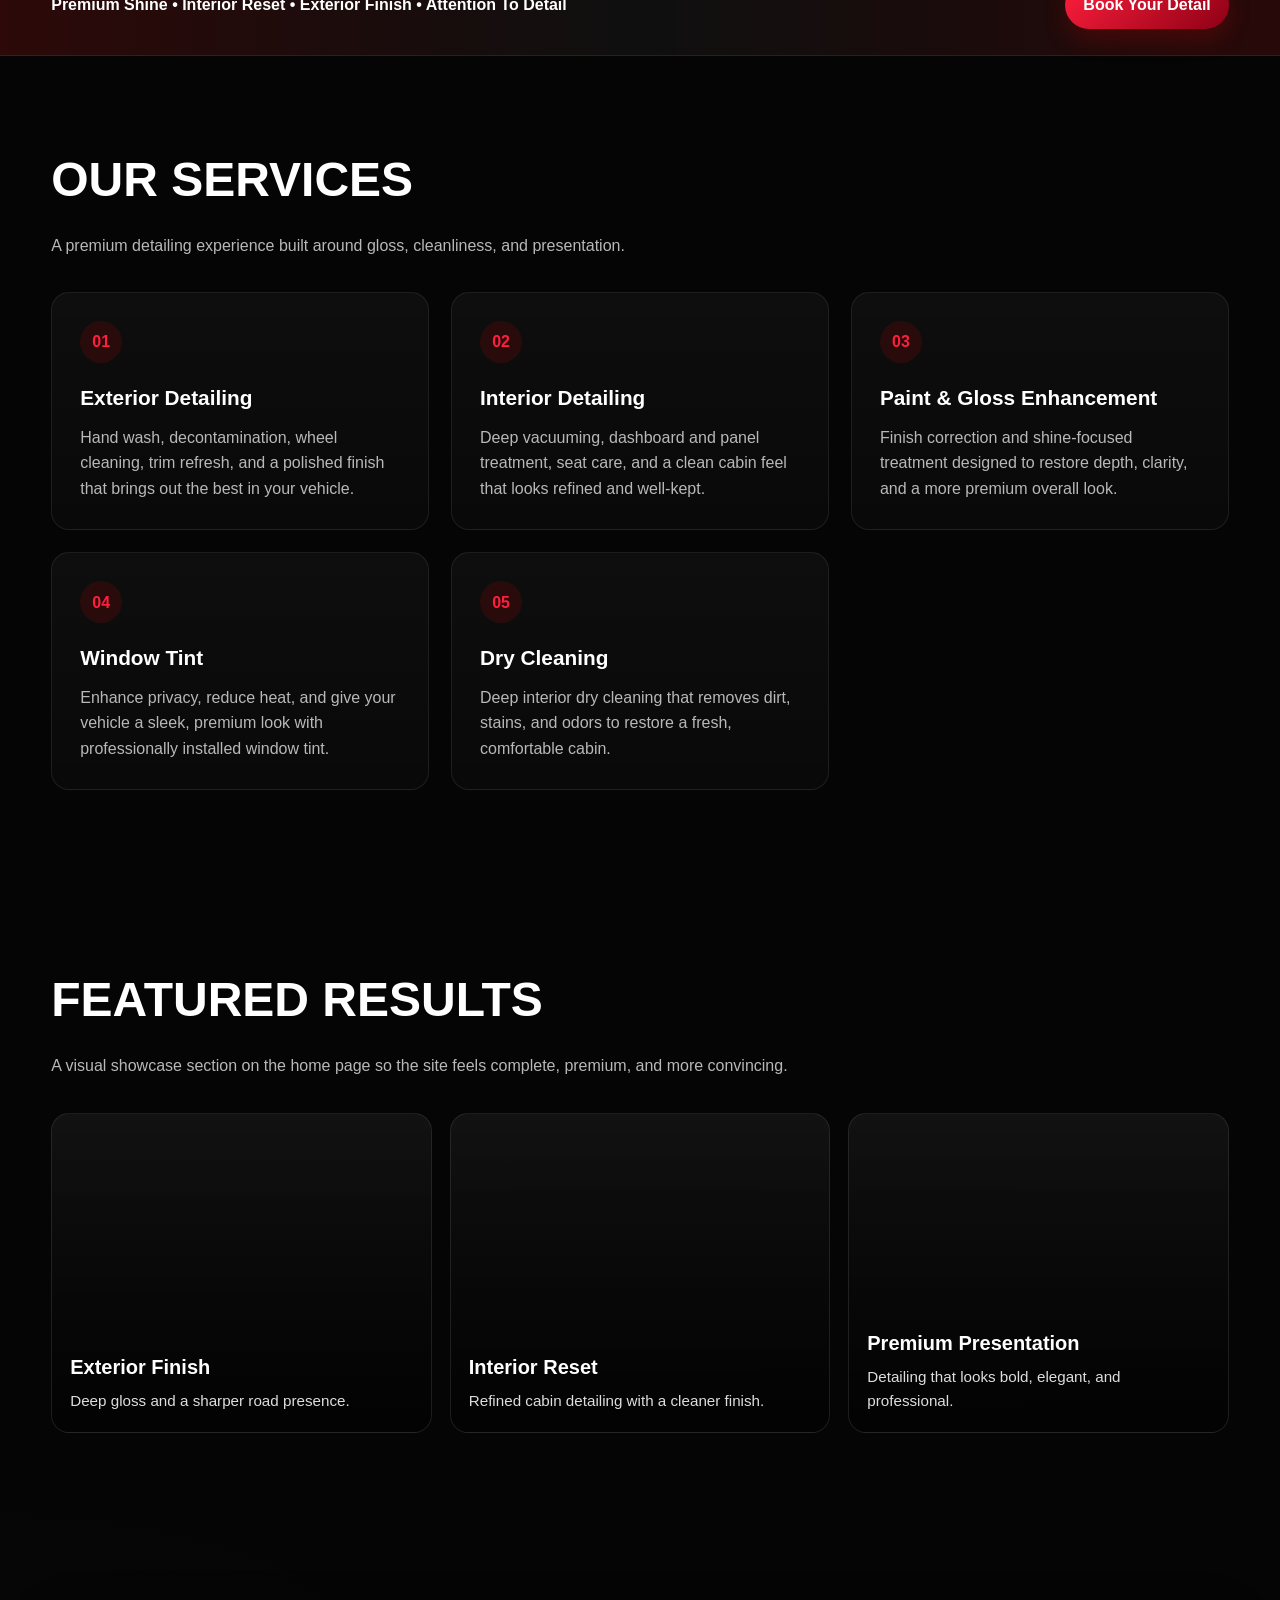
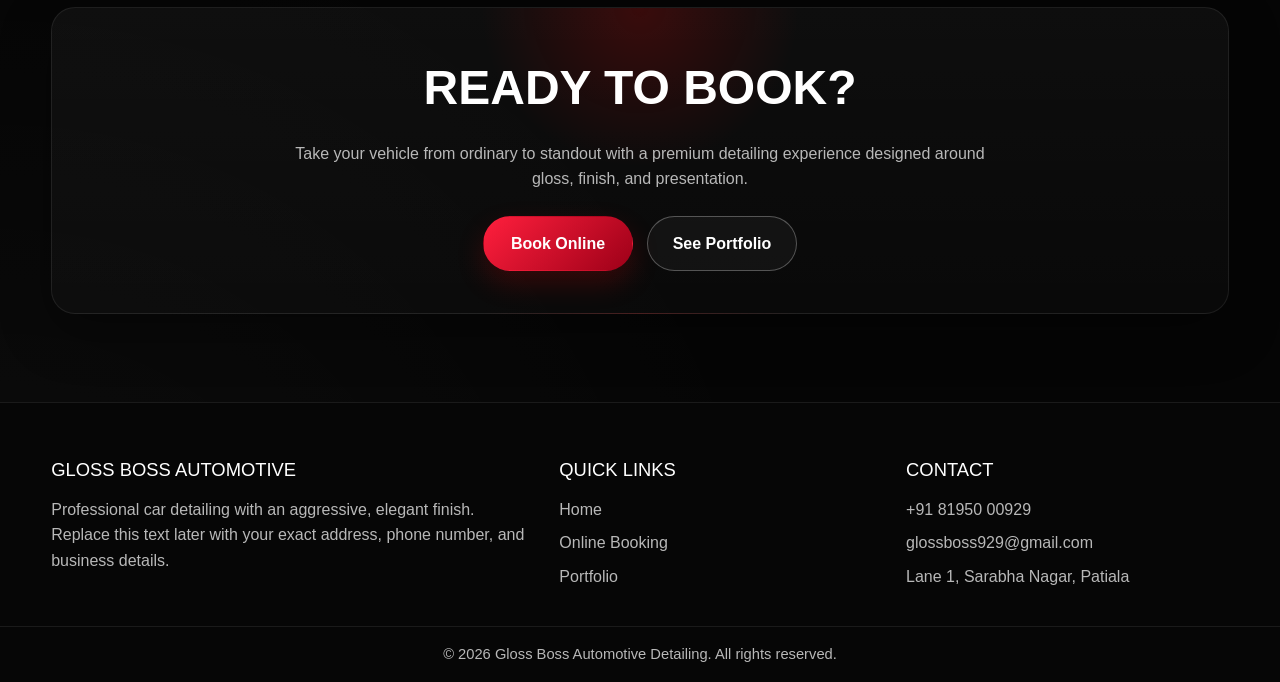
==== commit dfb7757a: "Add files via upload" ====
--- a/index.html
+++ b/index.html
@@ -607,9 +607,9 @@
       </div>
       <div class="footer-col">
         <div class="footer-title">Contact</div>
-        <a href="#">Phone: Add your number</a>
-        <a href="#">Email: Add your email</a>
-        <a href="#">Location: Add your area</a>
+        <a href="#"> +91 81950 00929 </a>
+        <a href="#">glossboss929@gmail.com</a>
+        <a href="#">Lane 1, Sarabha Nagar, Patiala</a>
       </div>
     </div>
     <div class="copyright">© 2026 Gloss Boss Automotive Detailing. All rights reserved.</div>
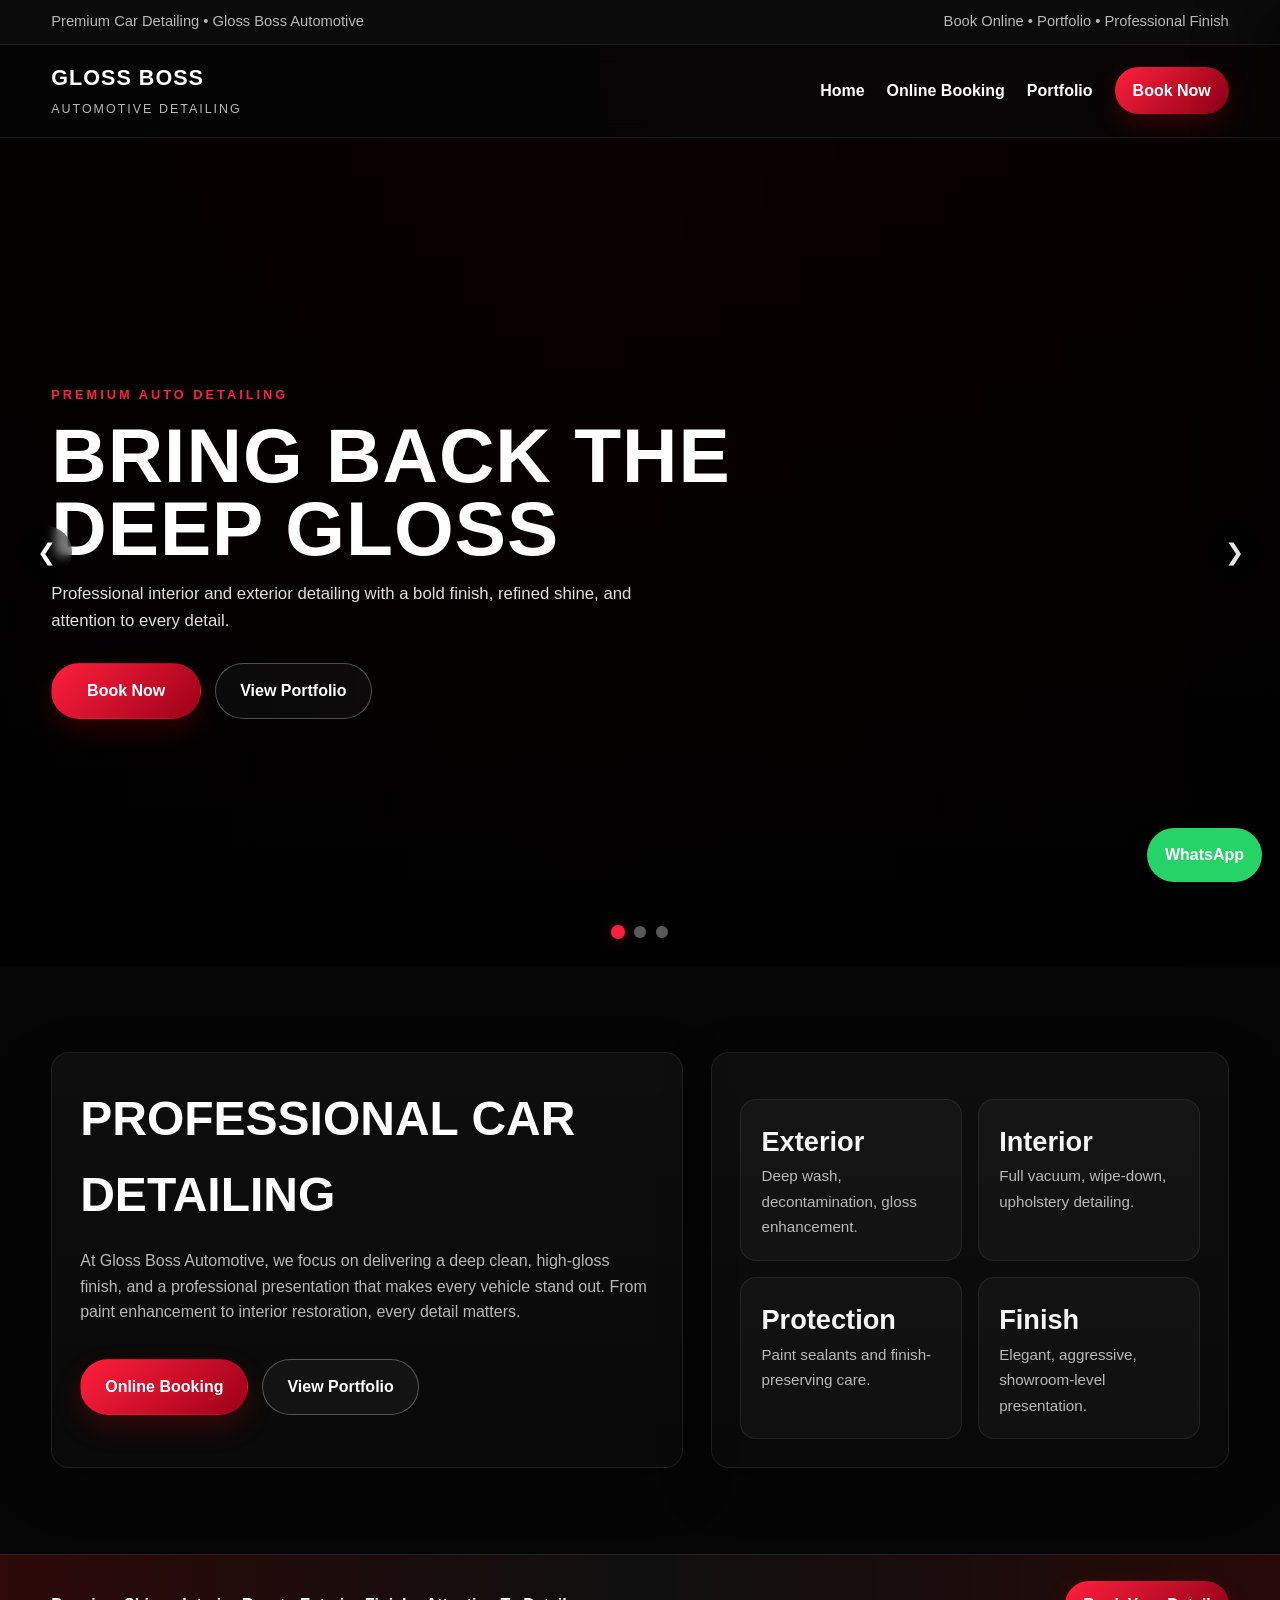
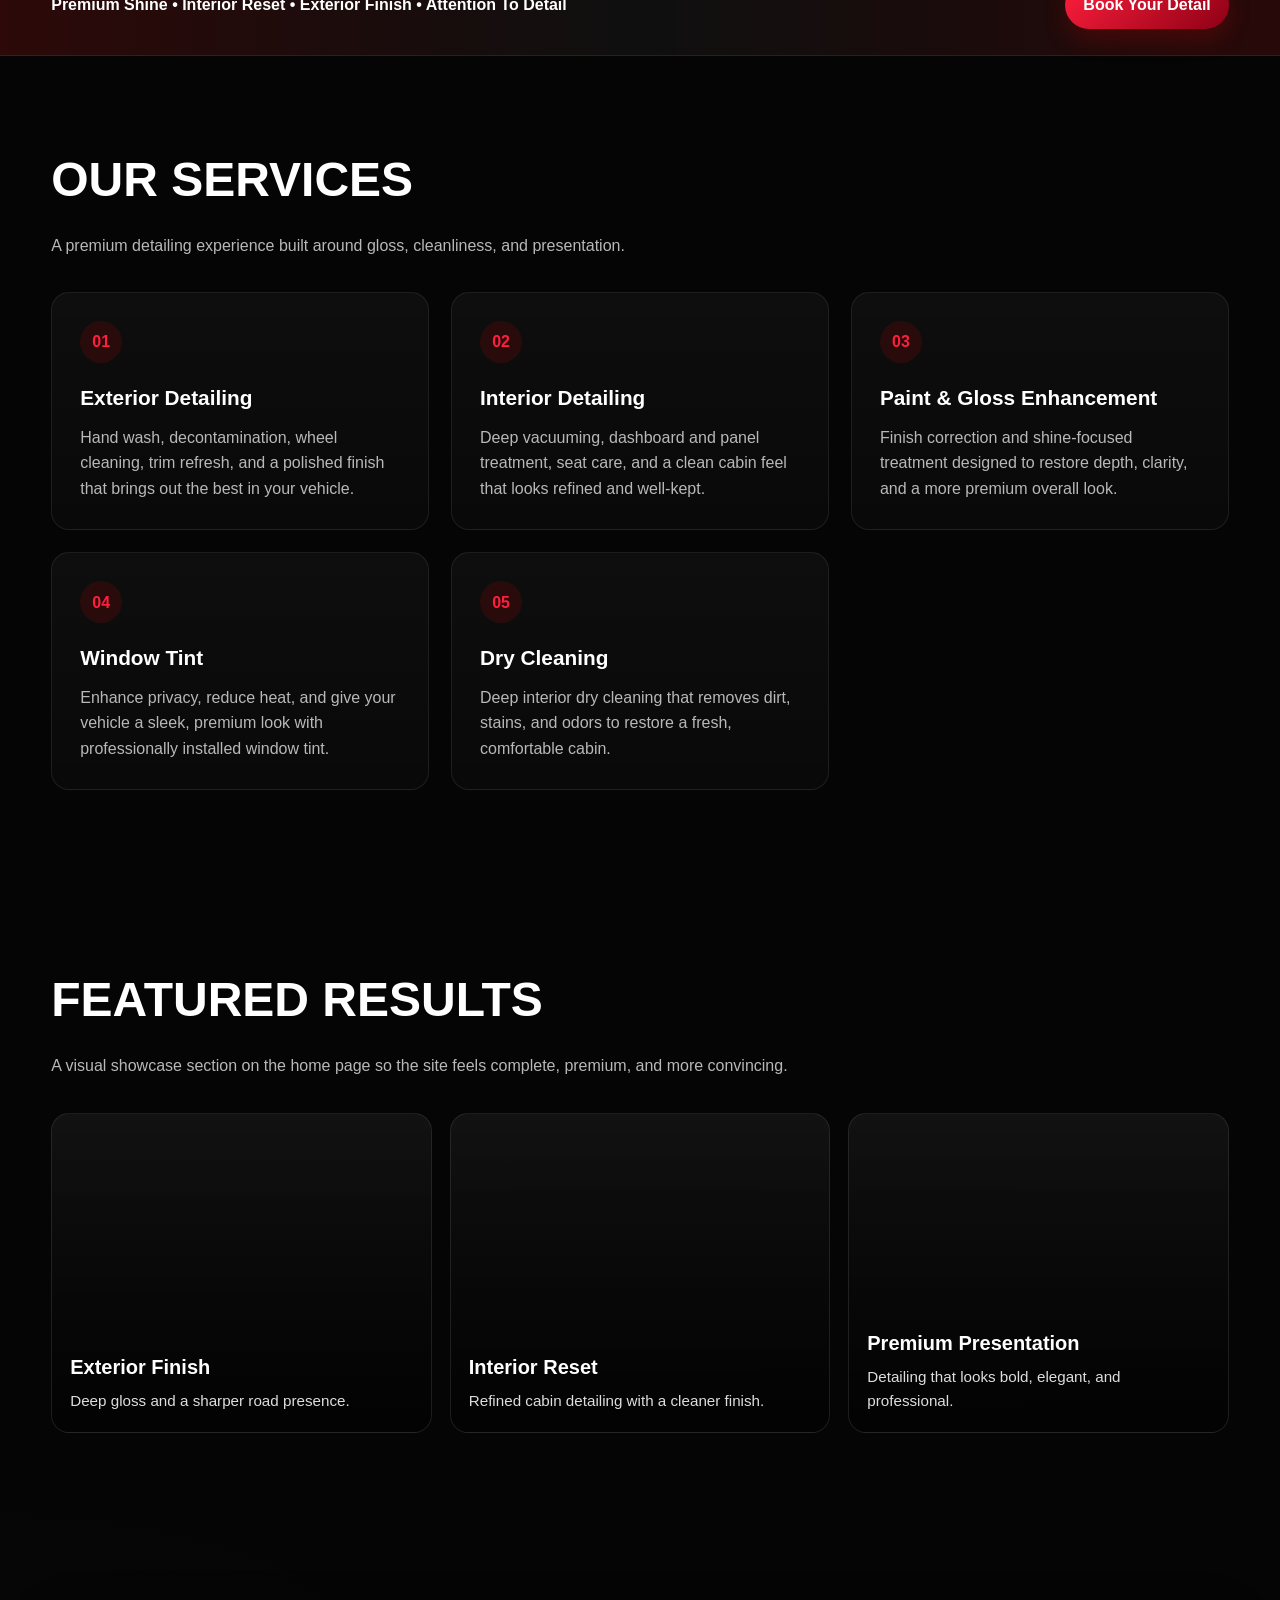
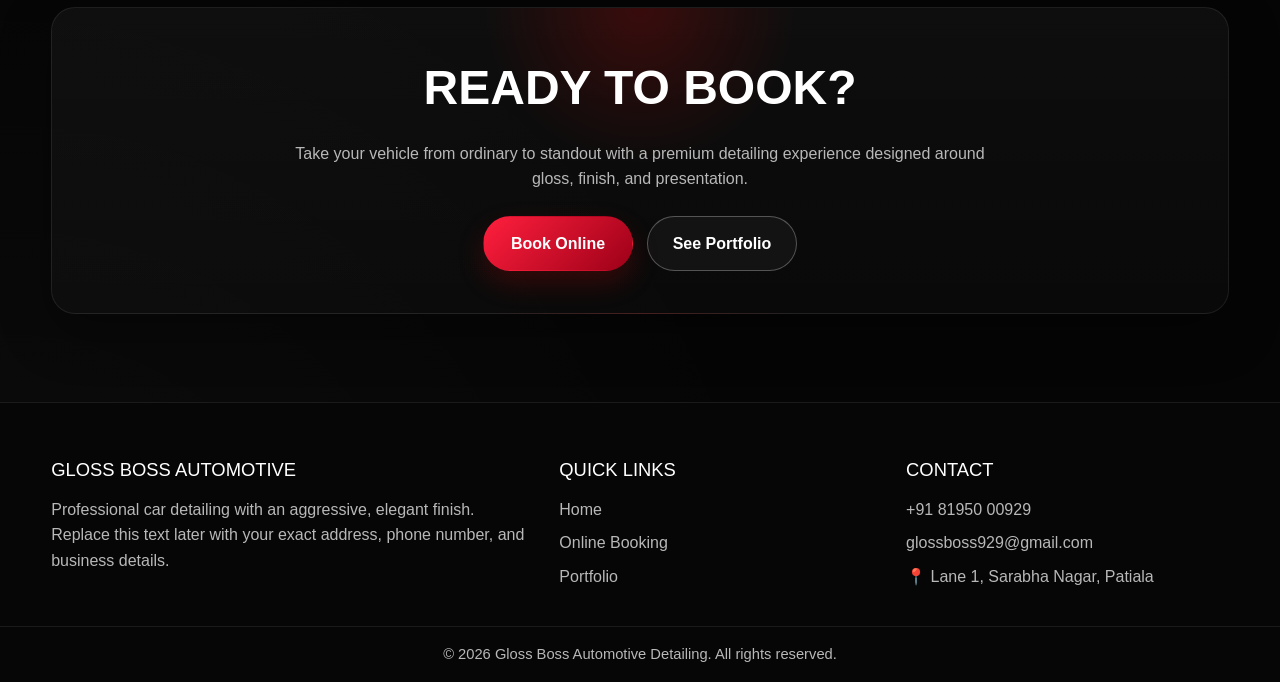
==== commit d9fd4485: "Add files via upload" ====
--- a/index.html
+++ b/index.html
@@ -361,6 +361,18 @@
 font-weight:800;
 box-shadow:0 12px 24px rgba(0,0,0,.25);
 }
+
+.location-link{
+  color: #ffffff;
+  text-decoration: none;
+  font-weight: 500;
+}
+
+.location-link:hover{
+  color: #ff2a2a;
+  text-decoration: underline;
+}
+
   </style>
 </head>
 <body>
@@ -609,7 +621,9 @@
         <div class="footer-title">Contact</div>
         <a href="#"> +91 81950 00929 </a>
         <a href="#">glossboss929@gmail.com</a>
-        <a href="#">Lane 1, Sarabha Nagar, Patiala</a>
+       <a href="https://maps.app.goo.gl/nj8A4uxVS2mhRt6d9?g_st=ic" target="_blank">
+📍 Lane 1, Sarabha Nagar, Patiala
+</a>
       </div>
     </div>
     <div class="copyright">© 2026 Gloss Boss Automotive Detailing. All rights reserved.</div>
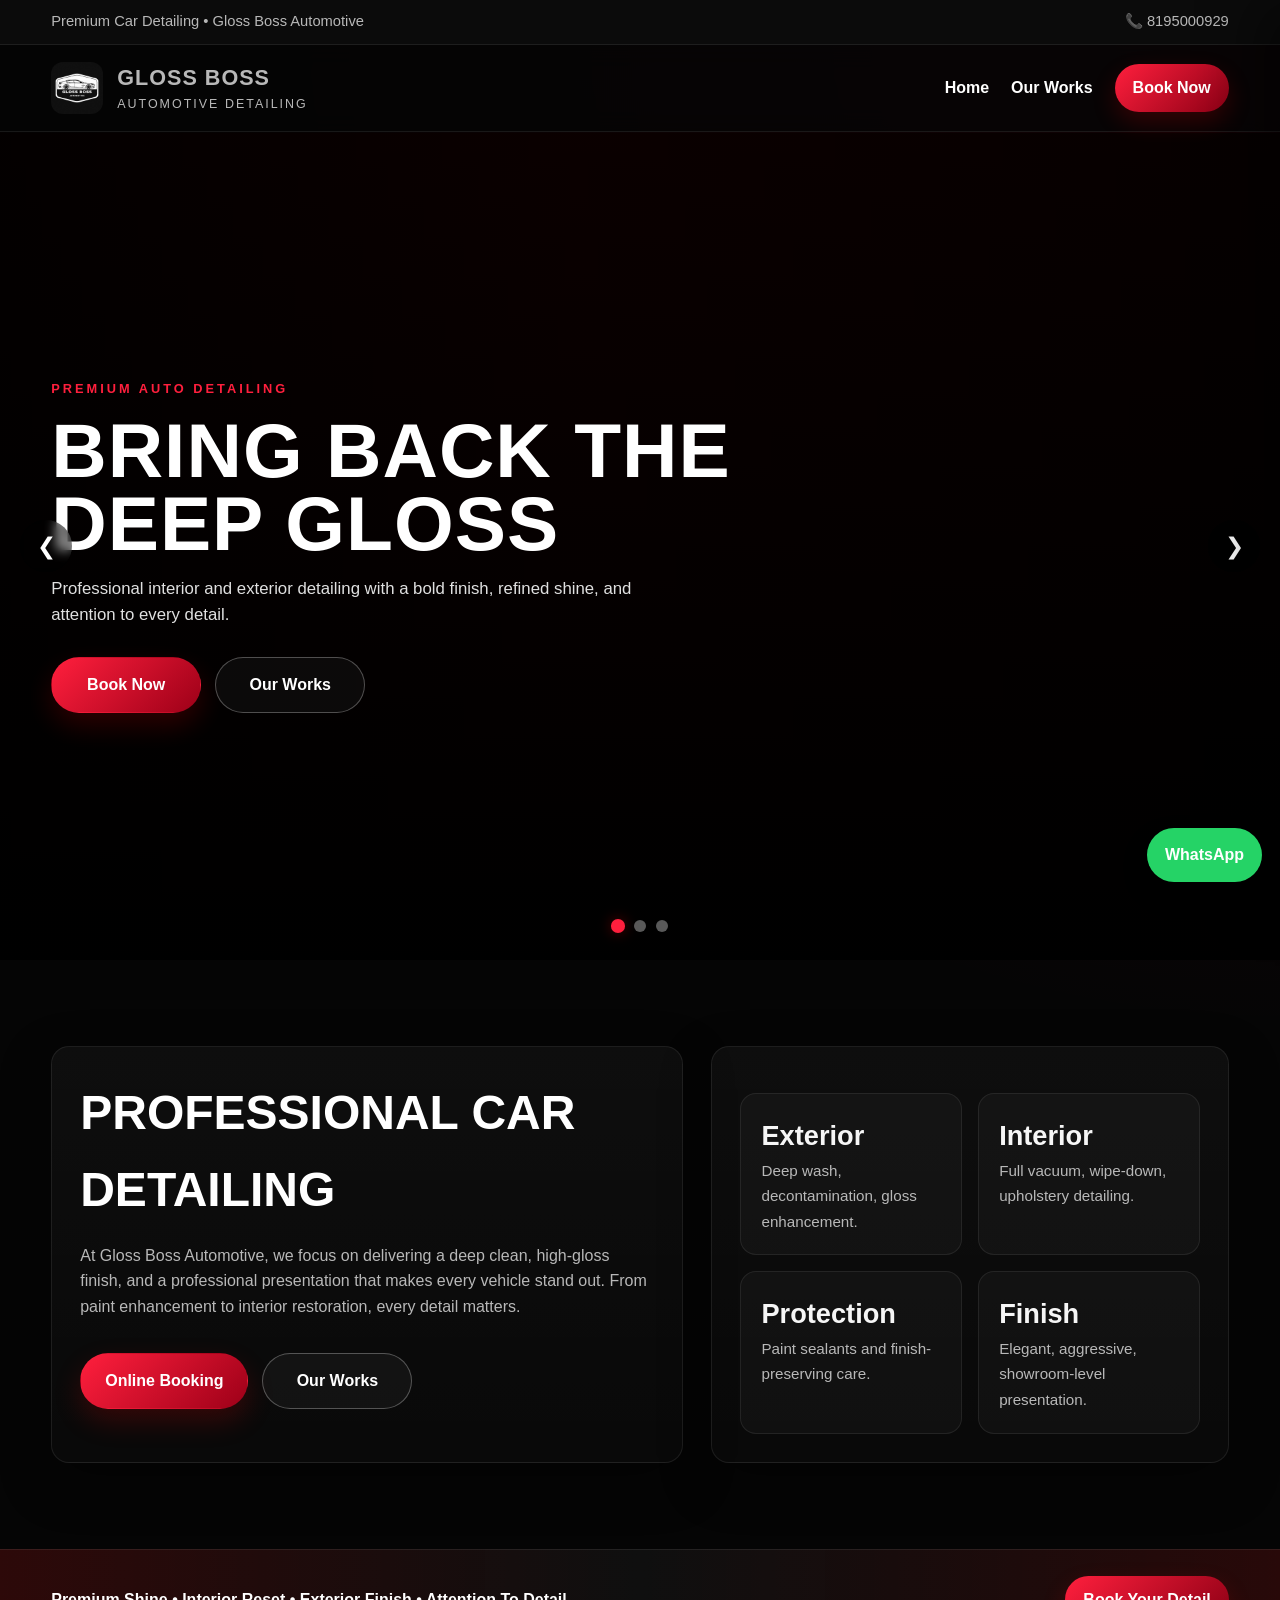
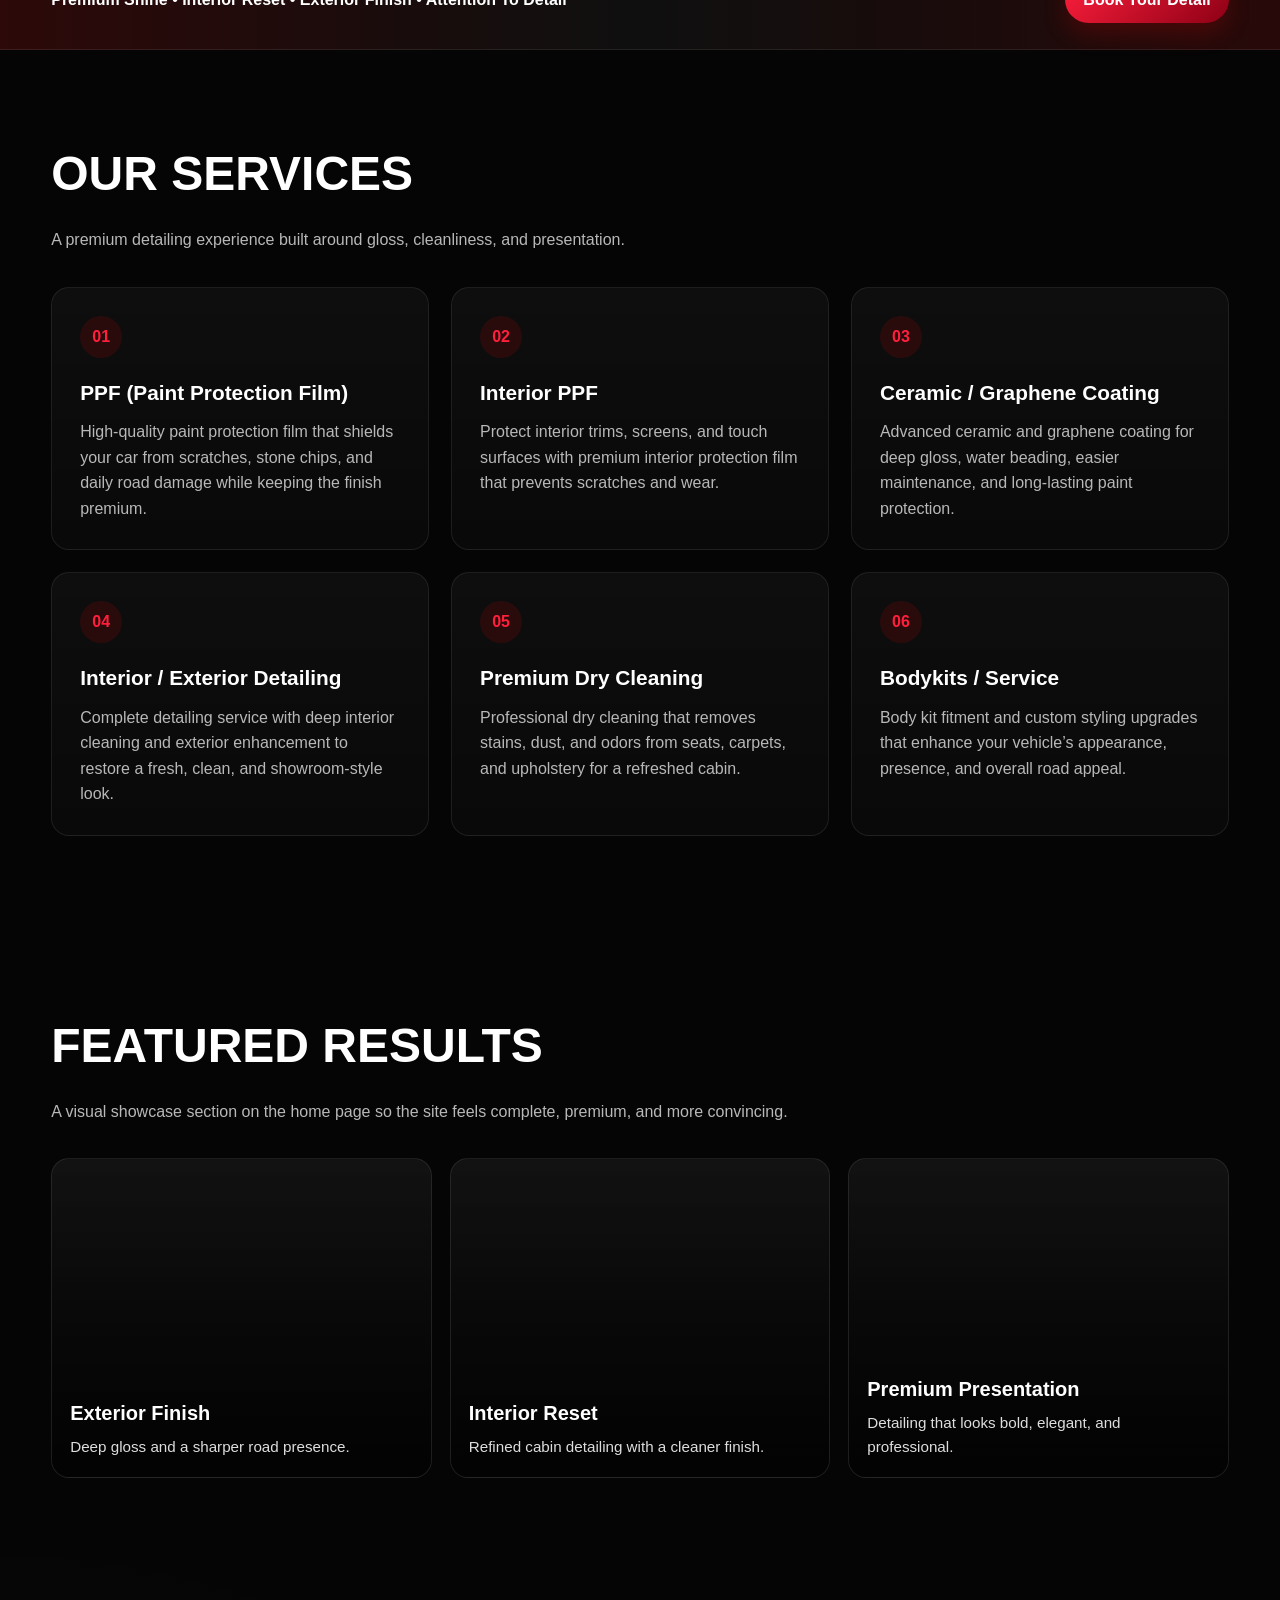
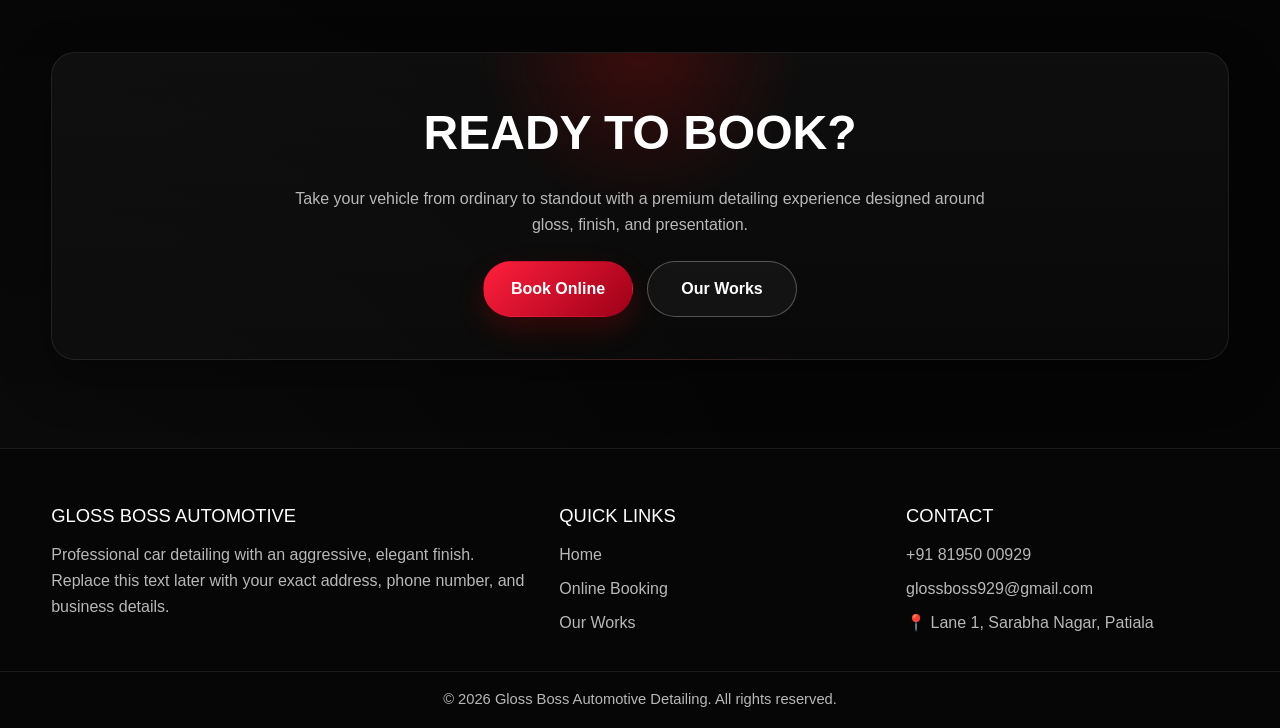
==== commit a51b70ad: "Add files via upload" ====
--- a/index.html
+++ b/index.html
@@ -54,8 +54,10 @@
     .nav{
       display:flex;justify-content:space-between;align-items:center;padding:16px 0;gap:18px;
     }
+    .brand{display:flex;align-items:center;gap:14px}
     .brand strong{display:block;font-size:1.35rem;letter-spacing:1px;text-transform:uppercase}
     .brand span{font-size:.78rem;color:var(--muted);letter-spacing:2px;text-transform:uppercase}
+    .logo-icon{width:52px;height:52px;border-radius:12px;object-fit:cover;flex-shrink:0}
 
     .menu{
       display:flex;gap:22px;align-items:center;flex-wrap:wrap
@@ -380,21 +382,23 @@
   <div class="topbar">
     <div class="container">
       <div>Premium Car Detailing • Gloss Boss Automotive</div>
-      <div>Book Online • Portfolio • Professional Finish</div>
+      <div>📞 <a href="tel:8195000929">8195000929</a></div>
     </div>
   </div>
 
   <header>
     <div class="container nav">
       <a href="#" class="brand">
-        <strong>Gloss Boss</strong>
-        <span>Automotive Detailing</span>
+        <img src="logo.jpeg" alt="Gloss Boss Automotive" class="logo-icon">
+        <span class="brand-text">
+          <strong>Gloss Boss</strong>
+          <span>Automotive Detailing</span>
+        </span>
       </a>
 
       <nav class="menu">
         <a href="#">Home</a>
-        <a href="booking.html">Online Booking</a>
-        <a href="portfolio.html">Portfolio</a>
+        <a href="portfolio.html">Our Works</a>
         <a class="nav-cta" href="booking.html">Book Now</a>
       </nav>
 
@@ -413,8 +417,7 @@
       <span>Automotive Detailing</span>
     </div>
     <a class="mobile-link" href="#">Home</a>
-    <a class="mobile-link" href="booking.html">Online Booking</a>
-    <a class="mobile-link" href="portfolio.html">Portfolio</a>
+    <a class="mobile-link" href="portfolio.html">Our Works</a>
     <a class="nav-cta" href="booking.html">Book Now</a>
   </aside>
 
@@ -428,7 +431,7 @@
           <p>Professional interior and exterior detailing with a bold finish, refined shine, and attention to every detail.</p>
           <div class="btns">
             <a href="booking.html" class="btn btn-primary">Book Now</a>
-            <a href="portfolio.html" class="btn btn-outline">View Portfolio</a>
+            <a href="portfolio.html" class="btn btn-outline">Our Works</a>
           </div>
         </div>
       </div>
@@ -481,7 +484,7 @@
         <p class="section-sub">At Gloss Boss Automotive, we focus on delivering a deep clean, high-gloss finish, and a professional presentation that makes every vehicle stand out. From paint enhancement to interior restoration, every detail matters.</p>
         <div class="btns">
           <a href="booking.html" class="btn btn-primary">Online Booking</a>
-          <a href="portfolio.html" class="btn btn-outline">View Portfolio</a>
+          <a href="portfolio.html" class="btn btn-outline">Our Works</a>
         </div>
       </div>
       <div class="panel">
@@ -523,31 +526,35 @@
       <div class="services">
         <div class="service-card reveal">
           <div class="service-no">01</div>
-          <h3>Exterior Detailing</h3>
-          <p>Hand wash, decontamination, wheel cleaning, trim refresh, and a polished finish that brings out the best in your vehicle.</p>
+          <h3>PPF (Paint Protection Film)</h3>
+          <p>High-quality paint protection film that shields your car from scratches, stone chips, and daily road damage while keeping the finish premium.</p>
         </div>
         <div class="service-card reveal">
           <div class="service-no">02</div>
-          <h3>Interior Detailing</h3>
-          <p>Deep vacuuming, dashboard and panel treatment, seat care, and a clean cabin feel that looks refined and well-kept.</p>
+          <h3>Interior PPF</h3>
+          <p>Protect interior trims, screens, and touch surfaces with premium interior protection film that prevents scratches and wear.</p>
         </div>
         <div class="service-card reveal">
           <div class="service-no">03</div>
-          <h3>Paint & Gloss Enhancement</h3>
-          <p>Finish correction and shine-focused treatment designed to restore depth, clarity, and a more premium overall look.</p>
-        </div>
-     
-      <div class="service-card reveal">
+          <h3>Ceramic / Graphene Coating</h3>
+          <p>Advanced ceramic and graphene coating for deep gloss, water beading, easier maintenance, and long-lasting paint protection.</p>
+        </div>
+        <div class="service-card reveal">
           <div class="service-no">04</div>
-          <h3>Window Tint</h3>
-          <p>Enhance privacy, reduce heat, and give your vehicle a sleek, premium look with professionally installed window tint.</p>
-        </div>
- <div class="service-card reveal">
+          <h3>Interior / Exterior Detailing</h3>
+          <p>Complete detailing service with deep interior cleaning and exterior enhancement to restore a fresh, clean, and showroom-style look.</p>
+        </div>
+        <div class="service-card reveal">
           <div class="service-no">05</div>
-          <h3>Dry Cleaning</h3>
-          <p>Deep interior dry cleaning that removes dirt, stains, and odors to restore a fresh, comfortable cabin.</p>
-        </div>
-      </div>
+          <h3>Premium Dry Cleaning</h3>
+          <p>Professional dry cleaning that removes stains, dust, and odors from seats, carpets, and upholstery for a refreshed cabin.</p>
+        </div>
+        <div class="service-card reveal">
+          <div class="service-no">06</div>
+          <h3>Bodykits / Service</h3>
+          <p>Body kit fitment and custom styling upgrades that enhance your vehicle’s appearance, presence, and overall road appeal.</p>
+        </div>
+      </div></div>
     </div>
   </section>
 
@@ -596,7 +603,7 @@
         <p>Take your vehicle from ordinary to standout with a premium detailing experience designed around gloss, finish, and presentation.</p>
         <div class="btns" style="justify-content:center">
           <a href="booking.html" class="btn btn-primary">Book Online</a>
-          <a href="portfolio.html" class="btn btn-outline">See Portfolio</a>
+          <a href="portfolio.html" class="btn btn-outline">Our Works</a>
         </div>
       </div>
     </div>
@@ -615,7 +622,7 @@
         <div class="footer-title">Quick Links</div>
         <a href="#">Home</a>
         <a href="booking.html">Online Booking</a>
-        <a href="portfolio.html">Portfolio</a>
+        <a href="portfolio.html">Our Works</a>
       </div>
       <div class="footer-col">
         <div class="footer-title">Contact</div>
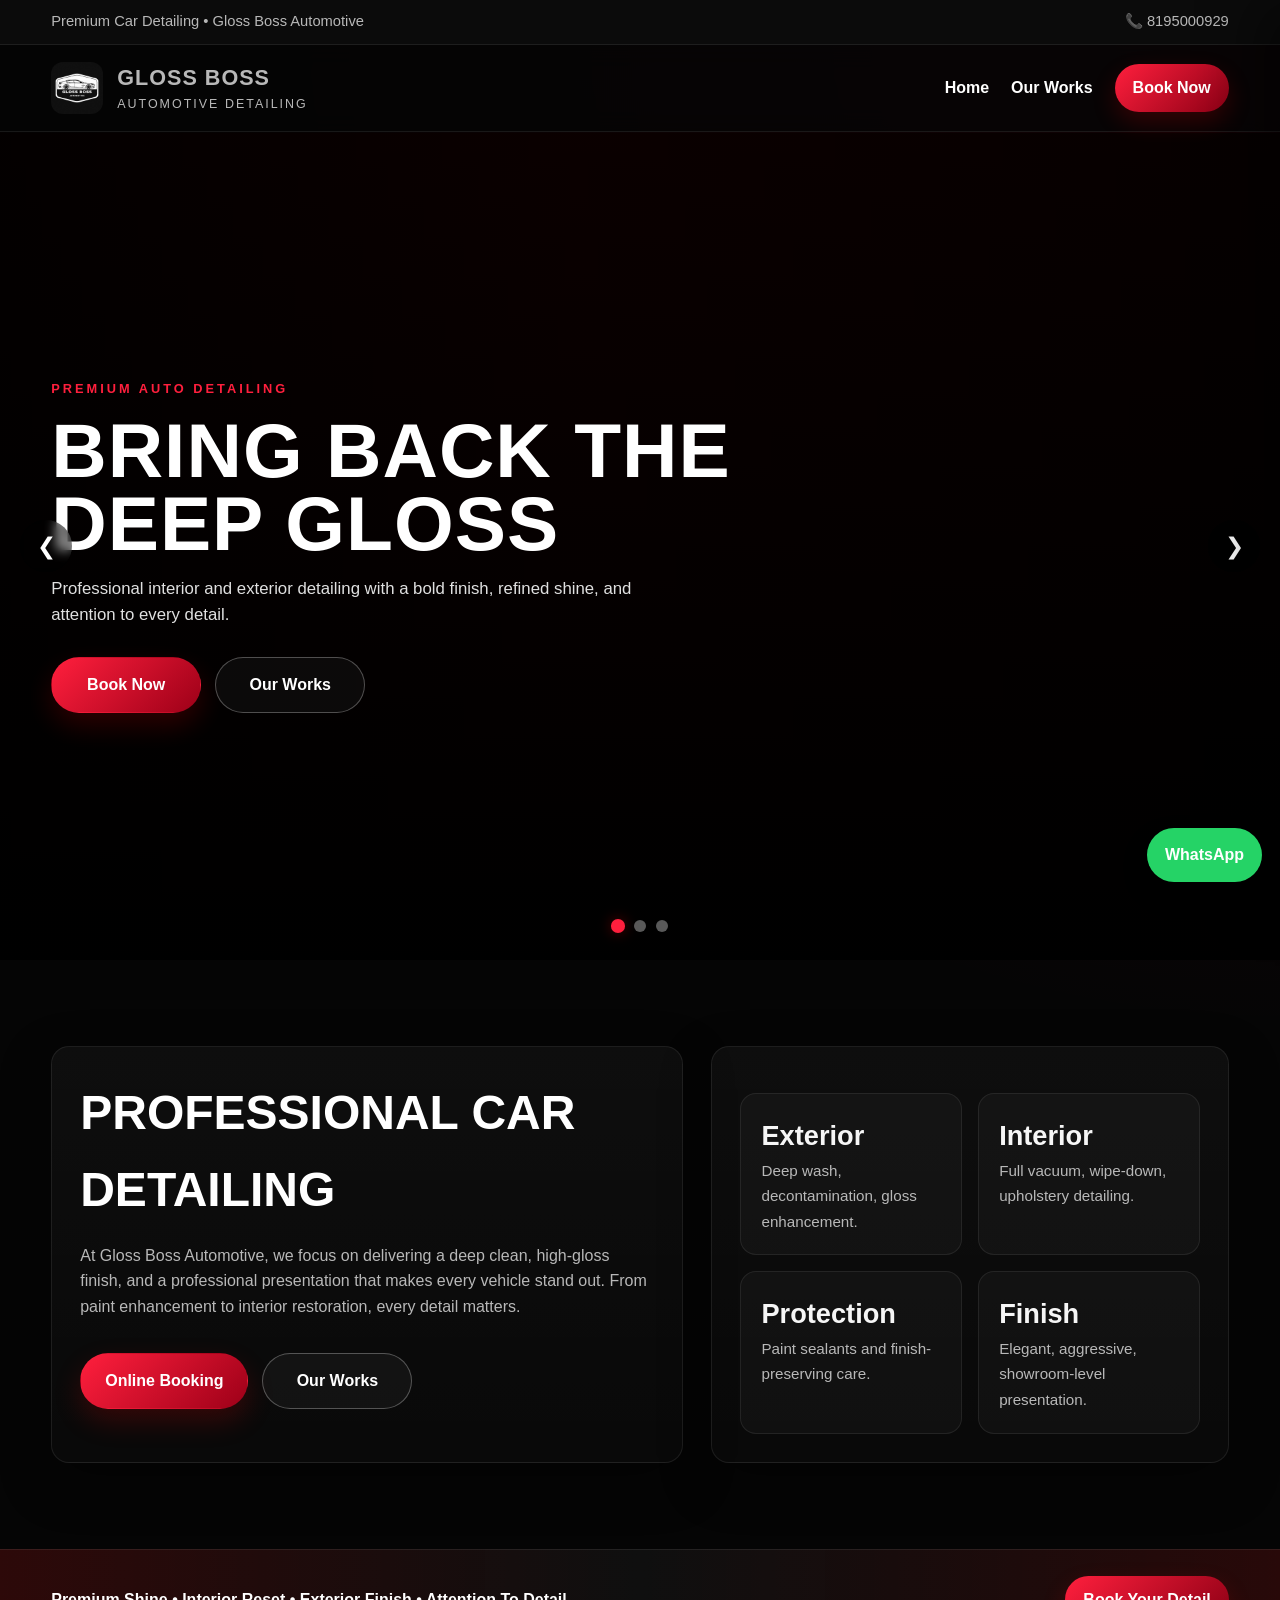
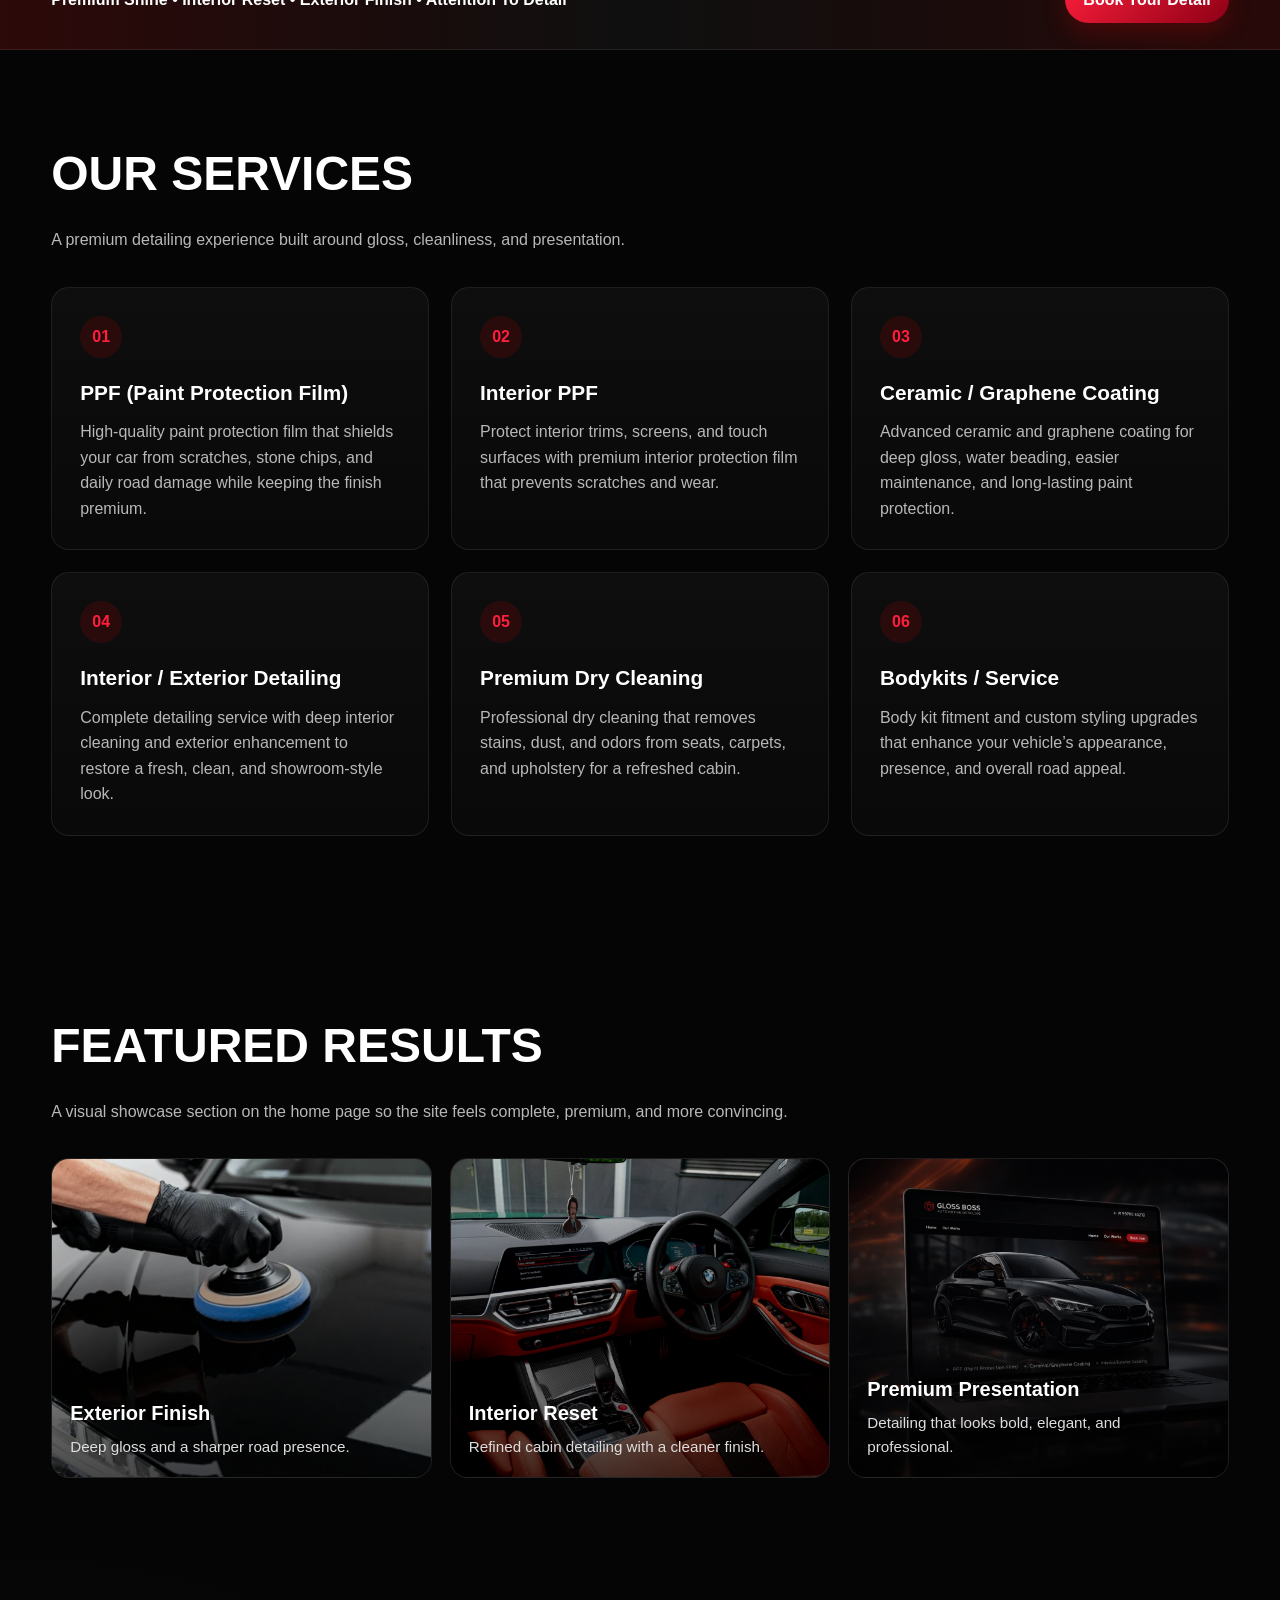
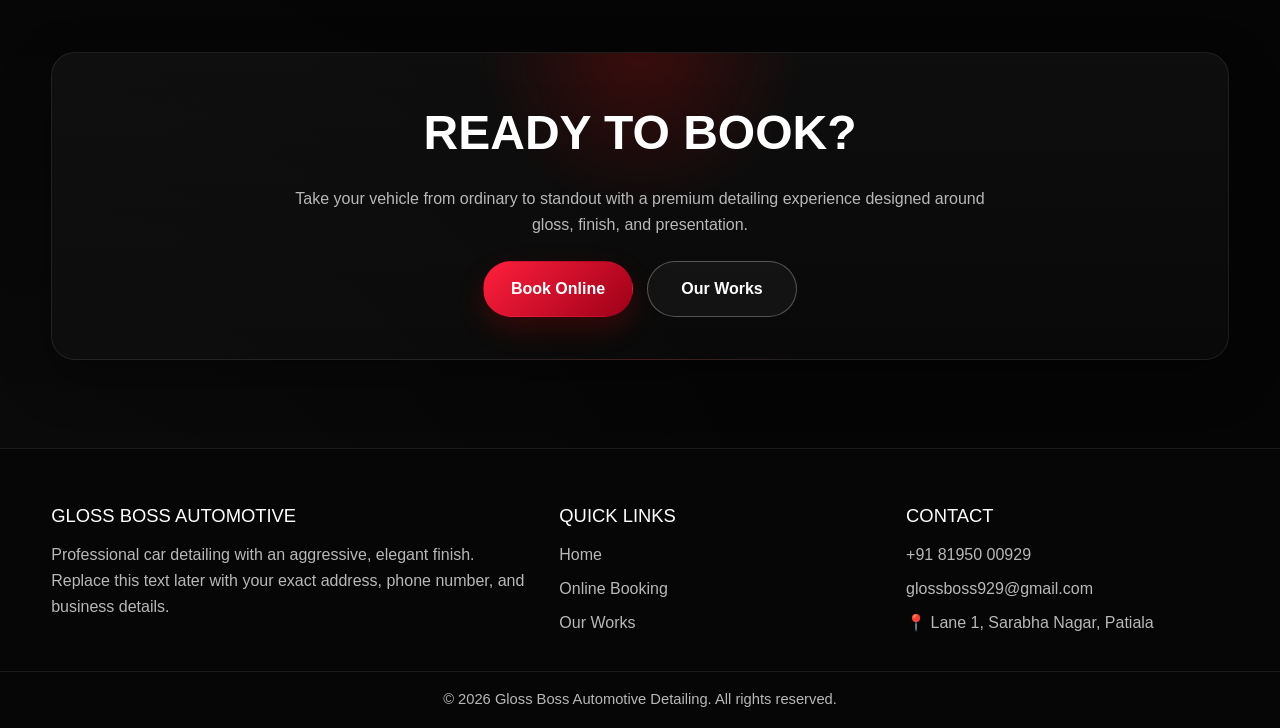
==== commit d319db81: "Add files via upload" ====
--- a/index.html
+++ b/index.html
@@ -567,7 +567,7 @@
 
       <div class="showcase-grid">
         <a href="portfolio.html" class="showcase-item reveal">
-          <div class="showcase-bg" style="background-image:url('https://images.unsplash.com/photo-1494976388531-d1058494cdd8?auto=format&fit=crop&w=1200&q=80')"></div>
+          <div class="showcase-bg" style="background-image:url('exterior.webp')""></div>
           <div class="showcase-overlay"></div>
           <div class="showcase-text">
             <h4>Exterior Finish</h4>
@@ -575,7 +575,7 @@
           </div>
         </a>
         <a href="portfolio.html" class="showcase-item reveal">
-          <div class="showcase-bg" style="background-image:url('https://images.unsplash.com/photo-1489824904134-891ab64532f1?auto=format&fit=crop&w=1200&q=80')"></div>
+          <div class="showcase-bg" style="background-image:url('interior.jpeg')""></div>
           <div class="showcase-overlay"></div>
           <div class="showcase-text">
             <h4>Interior Reset</h4>
@@ -583,7 +583,7 @@
           </div>
         </a>
         <a href="portfolio.html" class="showcase-item reveal">
-          <div class="showcase-bg" style="background-image:url('https://images.unsplash.com/photo-1511919884226-fd3cad34687c?auto=format&fit=crop&w=1200&q=80')"></div>
+          <div class="showcase-bg" style="background-image:url('premium.png')"></div>
           <div class="showcase-overlay"></div>
           <div class="showcase-text">
             <h4>Premium Presentation</h4>
